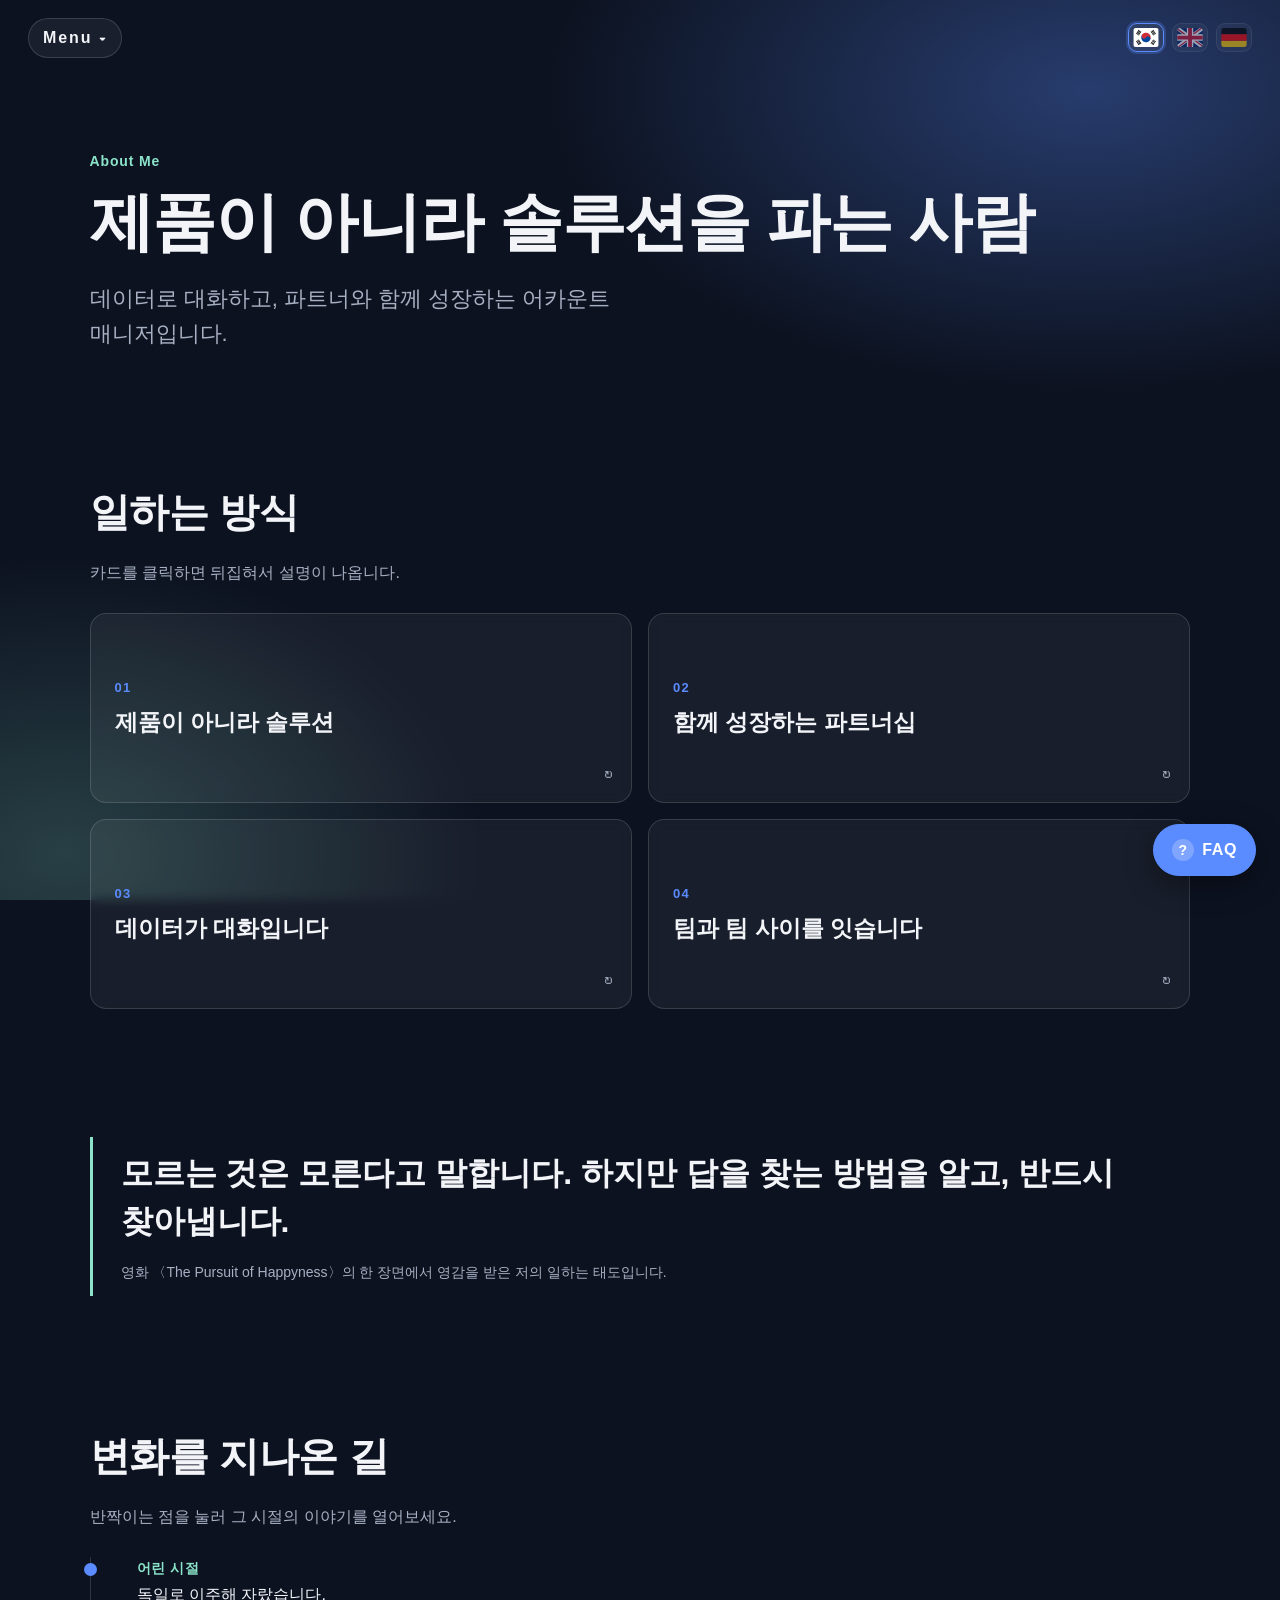
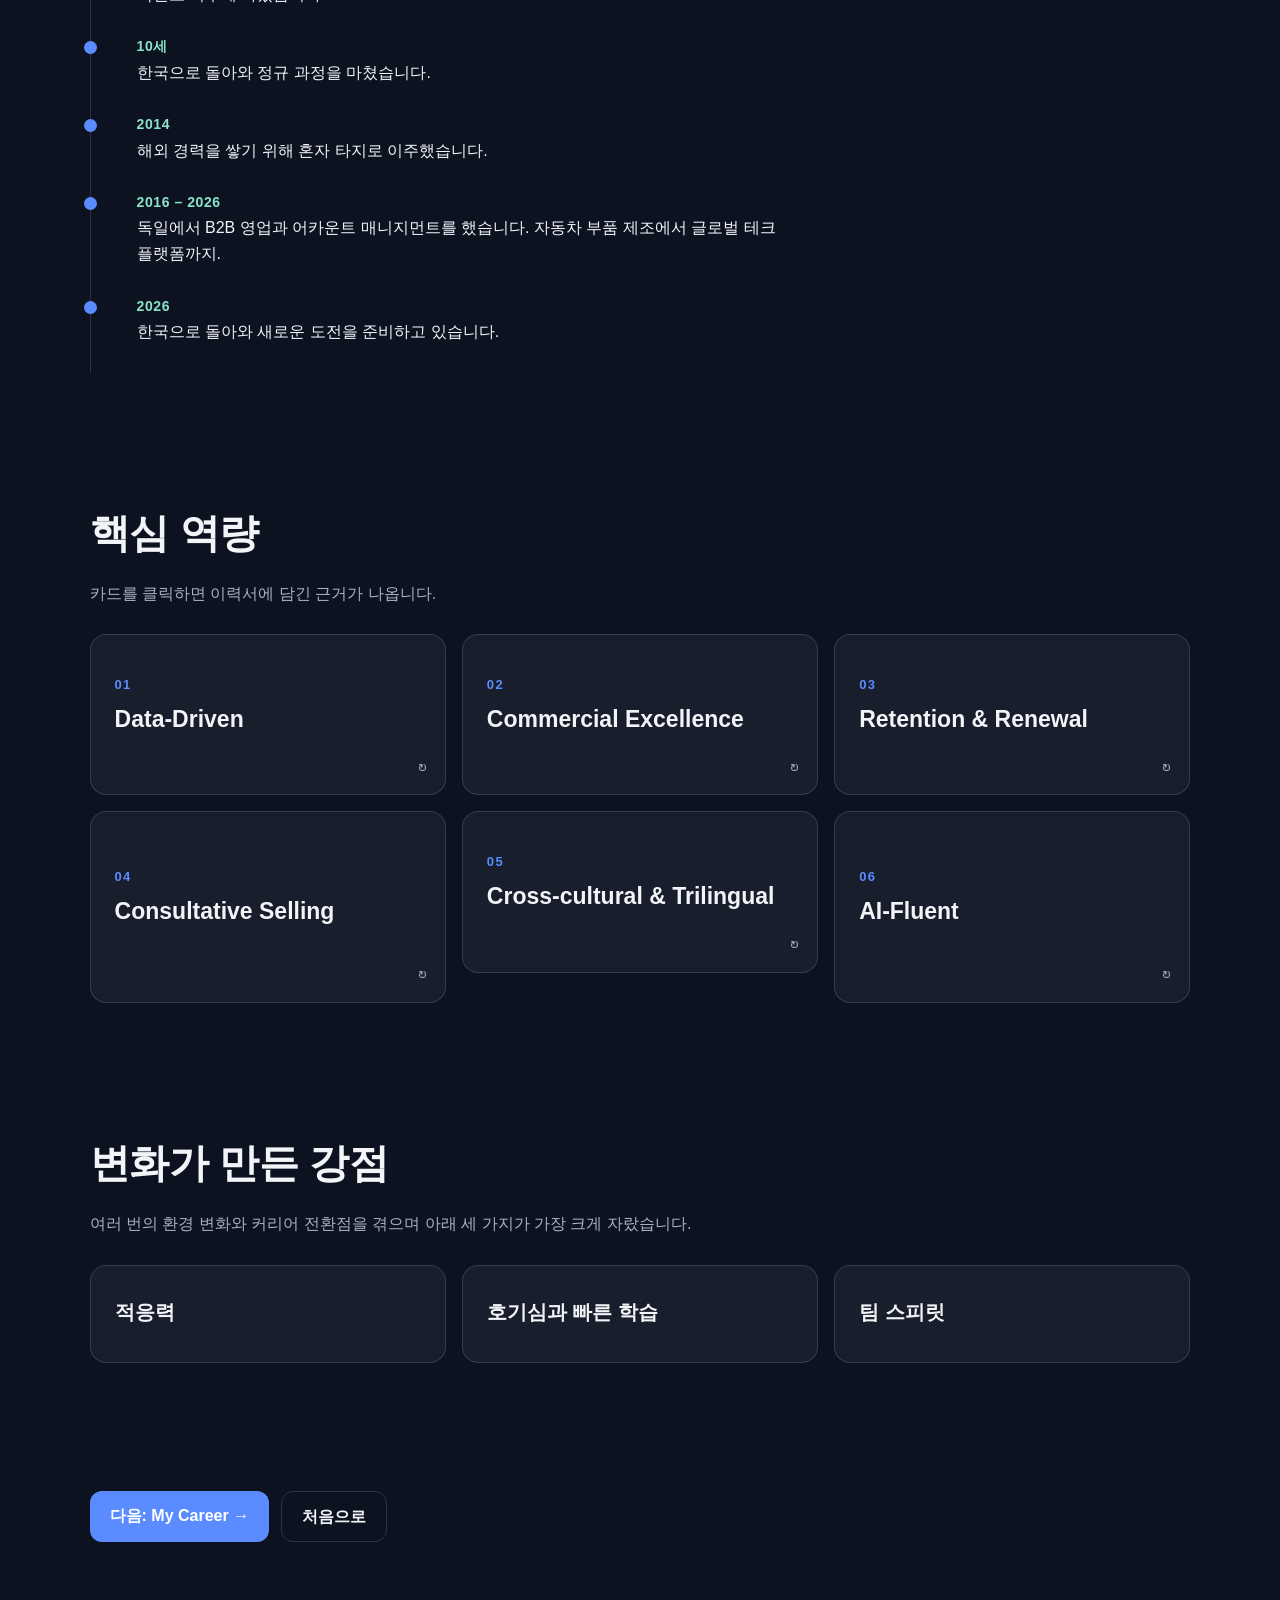
==== about.html @ 21b175c7 "Contact: add email, LinkedIn and GitHub cards; remove phone Co-Authored-By: Claude Sonnet 5.5 <norep" ====
<!doctype html>
<html lang="ko">
<head>
  <meta charset="utf-8">
  <meta name="viewport" content="width=device-width, initial-scale=1">
  <title>About Me | Joon Gul Hong</title>
  <meta name="description" content="Joon Gul Hong - About Me">
  <link rel="stylesheet" href="style.css?v=20">
</head>
<body class="page">
  <header class="top">
    <div class="dropdown" id="menu">
      <button class="brand" id="menu-btn" type="button" aria-haspopup="true" aria-expanded="false" aria-controls="menu-list">
        <span data-ko="Menu" data-en="Menu" data-de="Menü">Menu</span> <span class="caret" aria-hidden="true">▾</span>
      </button>
      <ul class="menu-list" id="menu-list" hidden>
        <li><a href="index.html" data-ko="Home" data-en="Home" data-de="Startseite">Home</a></li>
        <li><a href="about.html" aria-current="page" data-ko="About Me" data-en="About Me" data-de="Über mich">About Me</a></li>
        <li><a href="career.html" data-ko="My Career" data-en="My Career" data-de="Mein Werdegang">My Career</a></li>
        <li><a href="achievements.html" data-ko="My Key Achievement" data-en="My Key Achievement" data-de="Meine wichtigsten Erfolge">My Key Achievement</a></li>
        <li><a href="contact.html" data-ko="Contact" data-en="Contact" data-de="Kontakt">Contact</a></li>
      </ul>
    </div>
    <div class="langs" role="group" aria-label="Language">
      <button type="button" class="flag" data-lang="ko" aria-pressed="true" aria-label="한국어" title="한국어"><img src="images/flags/kr.svg" alt="" width="26" height="19"></button>
      <button type="button" class="flag" data-lang="en" aria-pressed="false" aria-label="English" title="English"><img src="images/flags/gb.svg" alt="" width="26" height="19"></button>
      <button type="button" class="flag" data-lang="de" aria-pressed="false" aria-label="Deutsch" title="Deutsch"><img src="images/flags/de.svg" alt="" width="26" height="19"></button>
    </div>
  </header>

  <div class="hero-bg" aria-hidden="true"></div>

  <main>
    <!-- 1. 소개 -->
    <section class="sec first">
      <p class="eyebrow">About Me</p>
      <h1 data-ko="제품이 아니라 솔루션을 파는 사람" data-en="I sell solutions, not products." data-de="Ich verkaufe Lösungen, keine Produkte.">제품이 아니라 솔루션을 파는 사람</h1>
      <p class="tagline"
         data-ko="데이터로 대화하고, 파트너와 함께 성장하는 어카운트 매니저입니다."
         data-en="An account manager who talks in data and grows together with partners." data-de="Ein Account Manager, der in Daten spricht und gemeinsam mit Partnern wächst.">데이터로 대화하고, 파트너와 함께 성장하는 어카운트 매니저입니다.</p>
    </section>

    <!-- 2. 일하는 방식 -->
    <section class="sec" id="how-i-work">
      <h2 data-ko="일하는 방식" data-en="How I work" data-de="So arbeite ich">일하는 방식</h2>
      <p class="lead2"
         data-ko="카드를 클릭하면 뒤집혀서 설명이 나옵니다."
         data-en="Click a card to flip it and read more." data-de="Klicken Sie auf eine Karte, um sie umzudrehen und mehr zu erfahren.">카드를 클릭하면 뒤집혀서 설명이 나옵니다.</p>
      <div class="flip-grid">
        <button class="flip" type="button" aria-pressed="false">
          <span class="flip-inner">
            <span class="face front">
              <span class="num">01</span>
              <strong class="ft" data-ko="제품이 아니라 솔루션" data-en="Solutions, not products" data-de="Lösungen statt Produkte">제품이 아니라 솔루션</strong>
              <span class="hint" aria-hidden="true">↻</span>
            </span>
            <span class="face back">
              <span class="fb" data-ko="고객의 문제에서 출발해, 필요한 것을 함께 설계합니다."
                    data-en="I start from the customer's problem and design what they need together." data-de="Ich gehe vom Problem des Kunden aus und entwickle gemeinsam mit ihm, was er braucht.">고객의 문제에서 출발해, 필요한 것을 함께 설계합니다.</span>
            </span>
          </span>
        </button>
        <button class="flip" type="button" aria-pressed="false">
          <span class="flip-inner">
            <span class="face front">
              <span class="num">02</span>
              <strong class="ft" data-ko="함께 성장하는 파트너십" data-en="Growing together" data-de="Gemeinsam wachsen">함께 성장하는 파트너십</strong>
              <span class="hint" aria-hidden="true">↻</span>
            </span>
            <span class="face back">
              <span class="fb" data-ko="파트너의 성장이 회사의 수익으로 이어지도록 만듭니다."
                    data-en="I turn partner growth into company revenue, so both sides grow." data-de="Ich übersetze das Wachstum meiner Partner in Umsatz für das Unternehmen, sodass beide Seiten wachsen.">파트너의 성장이 회사의 수익으로 이어지도록 만듭니다.</span>
            </span>
          </span>
        </button>
        <button class="flip" type="button" aria-pressed="false">
          <span class="flip-inner">
            <span class="face front">
              <span class="num">03</span>
              <strong class="ft" data-ko="데이터가 대화입니다" data-en="Data is the conversation" data-de="Daten sind das Gespräch">데이터가 대화입니다</strong>
              <span class="hint" aria-hidden="true">↻</span>
            </span>
            <span class="face back">
              <span class="fb" data-ko="데이터로 대화하고, 데이터로 결정합니다."
                    data-en="I talk in data and decide with data." data-de="Ich spreche in Daten und entscheide auf Basis von Daten.">데이터로 대화하고, 데이터로 결정합니다.</span>
            </span>
          </span>
        </button>
        <button class="flip" type="button" aria-pressed="false">
          <span class="flip-inner">
            <span class="face front">
              <span class="num">04</span>
              <strong class="ft" data-ko="팀과 팀 사이를 잇습니다" data-en="Connecting teams" data-de="Teams verbinden">팀과 팀 사이를 잇습니다</strong>
              <span class="hint" aria-hidden="true">↻</span>
            </span>
            <span class="face back">
              <span class="fb" data-ko="부서 사이를 연결해 일이 막히지 않게 하고, 절차를 단순하게 만듭니다."
                    data-en="I connect teams so work doesn't stall, and I simplify processes." data-de="Ich verbinde Teams, damit die Arbeit nicht ins Stocken gerät, und vereinfache Prozesse.">부서 사이를 연결해 일이 막히지 않게 하고, 절차를 단순하게 만듭니다.</span>
            </span>
          </span>
        </button>
      </div>
    </section>

    <!-- 3. 일하는 태도 -->
    <section class="sec">
      <blockquote class="quote">
        <p data-ko="모르는 것은 모른다고 말합니다. 하지만 답을 찾는 방법을 알고, 반드시 찾아냅니다."
           data-en="If I don't know something, I'll say so. But I know how to find the answer, and I will." data-de="Wenn ich etwas nicht weiß, sage ich es. Aber ich weiß, wie ich die Antwort finde, und ich werde sie finden.">모르는 것은 모른다고 말합니다. 하지만 답을 찾는 방법을 알고, 반드시 찾아냅니다.</p>
        <cite data-ko="영화 〈The Pursuit of Happyness〉의 한 장면에서 영감을 받은 저의 일하는 태도입니다."
              data-en="My working attitude, inspired by a scene from the film The Pursuit of Happyness." data-de="Meine Arbeitshaltung, inspiriert von einer Szene aus dem Film „The Pursuit of Happyness“.">영화 〈The Pursuit of Happyness〉의 한 장면에서 영감을 받은 저의 일하는 태도입니다.</cite>
      </blockquote>
    </section>

    <!-- 4. 여정 -->
    <section class="sec" id="journey">
      <h2 data-ko="변화를 지나온 길" data-en="My journey" data-de="Mein Weg">변화를 지나온 길</h2>
      <p class="lead2" data-ko="반짝이는 점을 눌러 그 시절의 이야기를 열어보세요." data-en="Click a glowing dot to open the story behind it." data-de="Klicken Sie auf einen leuchtenden Punkt, um die Geschichte dahinter zu öffnen.">반짝이는 점을 눌러 그 시절의 이야기를 열어보세요.</p>
      <ol class="journey">
        <li class="jitem" data-img="images/childhood.jpg" data-pos="50% 52%">
          <button class="jbtn" type="button" aria-haspopup="dialog">
            <span class="dot" aria-hidden="true"></span>
            <span class="when" data-ko="어린 시절" data-en="Childhood" data-de="Kindheit">어린 시절</span>
            <span class="jtext" data-ko="독일로 이주해 자랐습니다." data-en="Moved to Germany and grew up there." data-de="Nach Deutschland gezogen und dort aufgewachsen.">독일로 이주해 자랐습니다.</span>
          </button>
          <div class="jdetail" hidden>
            <h3 class="d-title" data-ko="낯선 땅에서 배운 유연함" data-en="Flexibility, learned in an unfamiliar land" data-de="Flexibilität, gelernt in einem fremden Land">낯선 땅에서 배운 유연함</h3>
            <p class="d-lead" data-ko="제 첫 번째 글로벌 경험은 일터가 아니라 교실이었습니다." data-en="My first global experience was not a workplace, but a classroom." data-de="Meine erste globale Erfahrung war kein Arbeitsplatz, sondern ein Klassenzimmer.">제 첫 번째 글로벌 경험은 일터가 아니라 교실이었습니다.</p>
            <p class="d-story" data-ko="어린 나이에 낯선 해외로 이주해 유치원과 초등학교에서 독일 교육 과정을 경험했습니다. 그 시간은 유연함과 공감 능력을 길러주었고, 독일어를 자연스럽게 익혀 훗날 독일에서 커리어를 쌓을 수 있는 밑바탕이 되었습니다."
               data-en="I moved to an unfamiliar country at a young age and went through German kindergarten and elementary school. Those years built my flexibility and empathy, and gave me the German that later made a career in Germany possible." data-de="Schon als Kind zog ich in ein fremdes Land und durchlief dort Kindergarten und Grundschule nach deutschem Bildungssystem. Diese Jahre haben meine Flexibilität und Empathie geprägt und mir die deutsche Sprache gegeben, die später meine Karriere in Deutschland möglich machte.">어린 나이에 낯선 해외로 이주해 유치원과 초등학교에서 독일 교육 과정을 경험했습니다. 그 시간은 유연함과 공감 능력을 길러주었고, 독일어를 자연스럽게 익혀 훗날 독일에서 커리어를 쌓을 수 있는 밑바탕이 되었습니다.</p>
            <span class="d-label" data-ko="이 경험이 키운 것" data-en="What it built" data-de="Was diese Erfahrung geprägt hat">이 경험이 키운 것</span>
            <ul class="d-built">
              <li data-ko="유연함" data-en="Flexibility" data-de="Flexibilität">유연함</li>
              <li data-ko="공감 능력" data-en="Empathy" data-de="Empathie">공감 능력</li>
              <li data-ko="독일어" data-en="German" data-de="Deutsch">독일어</li>
            </ul>
          </div>
        </li>

        <li class="jitem" data-img="images/age10.jpg" data-pos="50% 75%">
          <button class="jbtn" type="button" aria-haspopup="dialog">
            <span class="dot" aria-hidden="true"></span>
            <span class="when" data-ko="10세" data-en="Age 10" data-de="Mit 10 Jahren">10세</span>
            <span class="jtext" data-ko="한국으로 돌아와 정규 과정을 마쳤습니다." data-en="Returned to Korea and completed my formal education." data-de="Zurück nach Korea gekehrt und die reguläre Ausbildung abgeschlossen.">한국으로 돌아와 정규 과정을 마쳤습니다.</span>
          </button>
          <div class="jdetail" hidden>
            <h3 class="d-title" data-ko="돌아온 곳에서 다시 시작" data-en="Starting over, back home" data-de="Neuanfang in der Heimat">돌아온 곳에서 다시 시작</h3>
            <p class="d-lead" data-ko="두 번째 큰 변화 앞에서도 멈추지 않고 다시 적응했습니다." data-en="Facing a second big change, I adapted all over again." data-de="Auch vor dem zweiten großen Wandel bin ich nicht stehen geblieben, sondern habe mich neu angepasst.">두 번째 큰 변화 앞에서도 멈추지 않고 다시 적응했습니다.</p>
            <p class="d-story" data-ko="10세에 한국으로 돌아와 새로운 환경에 다시 적응했고, 대학에서는 신문방송학과 독어독문학을 전공했습니다. 독일어를 놓지 않고 꾸준히 이어간 덕분에 두 언어와 두 문화를 모두 지킬 수 있었습니다."
               data-en="I returned to Korea at ten and adapted to a new environment all over again. At university I majored in Journalism &amp; Mass Communication and German Language &amp; Literature. By never letting go of my German, I kept both languages and both cultures." data-de="Mit zehn kehrte ich nach Korea zurück und passte mich erneut an eine neue Umgebung an. An der Universität studierte ich Journalismus und Massenkommunikation sowie Germanistik. Weil ich mein Deutsch nie losgelassen habe, konnte ich beide Sprachen und beide Kulturen bewahren.">10세에 한국으로 돌아와 새로운 환경에 다시 적응했고, 대학에서는 신문방송학과 독어독문학을 전공했습니다. 독일어를 놓지 않고 꾸준히 이어간 덕분에 두 언어와 두 문화를 모두 지킬 수 있었습니다.</p>
            <span class="d-label" data-ko="이 경험이 키운 것" data-en="What it built" data-de="Was diese Erfahrung geprägt hat">이 경험이 키운 것</span>
            <ul class="d-built">
              <li data-ko="이중 언어" data-en="Bilingual" data-de="Zweisprachigkeit">이중 언어</li>
              <li data-ko="커뮤니케이션" data-en="Communication" data-de="Kommunikation">커뮤니케이션</li>
              <li data-ko="꾸준함" data-en="Consistency" data-de="Beständigkeit">꾸준함</li>
            </ul>
          </div>
        </li>

        <li class="jitem" data-img="images/2014.jpg" data-pos="50% 97%">
          <button class="jbtn" type="button" aria-haspopup="dialog">
            <span class="dot" aria-hidden="true"></span>
            <span class="when">2014</span>
            <span class="jtext" data-ko="해외 경력을 쌓기 위해 혼자 타지로 이주했습니다." data-en="Moved abroad on my own to build an international career." data-de="Allein ins Ausland gezogen, um eine internationale Karriere aufzubauen.">해외 경력을 쌓기 위해 혼자 타지로 이주했습니다.</span>
          </button>
          <div class="jdetail" hidden>
            <h3 class="d-title" data-ko="혼자서 시작한 해외 커리어" data-en="An international career, started alone" data-de="Eine internationale Karriere, allein begonnen">혼자서 시작한 해외 커리어</h3>
            <p class="d-lead" data-ko="혼자 내디딘 첫걸음이 글로벌 커리어의 시작이었습니다." data-en="That first step, taken alone, was the start of my global career." data-de="Dieser erste Schritt, allein gegangen, war der Beginn meiner globalen Karriere.">혼자 내디딘 첫걸음이 글로벌 커리어의 시작이었습니다.</p>
            <p class="d-story" data-ko="해외 경력을 쌓기 위해 혼자 타지로 이주했습니다. 다양한 사람들을 만나고 복잡하게 얽힌 이해관계자들 사이에서 일하며 글로벌 역량을 키웠습니다."
               data-en="I moved abroad on my own to build an international career. Meeting people from many backgrounds and working among complex stakeholders, I grew my global capabilities." data-de="Ich zog allein ins Ausland, um eine internationale Karriere aufzubauen. Im Austausch mit Menschen unterschiedlichster Hintergründe und zwischen komplexen Stakeholdern habe ich meine globalen Fähigkeiten entwickelt.">해외 경력을 쌓기 위해 혼자 타지로 이주했습니다. 다양한 사람들을 만나고 복잡하게 얽힌 이해관계자들 사이에서 일하며 글로벌 역량을 키웠습니다.</p>
            <span class="d-label" data-ko="이 경험이 키운 것" data-en="What it built" data-de="Was diese Erfahrung geprägt hat">이 경험이 키운 것</span>
            <ul class="d-built">
              <li data-ko="글로벌 커뮤니케이션" data-en="Global communication" data-de="Globale Kommunikation">글로벌 커뮤니케이션</li>
              <li data-ko="이해관계자 조율" data-en="Stakeholder alignment" data-de="Stakeholder-Abstimmung">이해관계자 조율</li>
              <li data-ko="독립심" data-en="Independence" data-de="Eigenständigkeit">독립심</li>
            </ul>
          </div>
        </li>

        <li class="jitem" data-img="images/career.jpg" data-pos="12% 50%">
          <button class="jbtn" type="button" aria-haspopup="dialog">
            <span class="dot" aria-hidden="true"></span>
            <span class="when">2016 – 2026</span>
            <span class="jtext" data-ko="독일에서 B2B 영업과 어카운트 매니지먼트를 했습니다. 자동차 부품 제조에서 글로벌 테크 플랫폼까지."
                  data-en="Worked in B2B sales and account management in Germany, from automotive parts manufacturing to a global tech platform." data-de="In Deutschland im B2B-Vertrieb und Account Management tätig, von der Automobilzulieferung bis zu einer globalen Tech-Plattform.">독일에서 B2B 영업과 어카운트 매니지먼트를 했습니다. 자동차 부품 제조에서 글로벌 테크 플랫폼까지.</span>
          </button>
          <div class="jdetail" hidden>
            <h3 class="d-title" data-ko="변화 속에서 성과를 만든 10년" data-en="A decade of building results through change" data-de="Ein Jahrzehnt voller Ergebnisse im Wandel">변화 속에서 성과를 만든 10년</h3>
            <p class="d-lead" data-ko="업종이 바뀌어도 성과를 만드는 방식은 더 단단해졌습니다." data-en="The industry changed, but the way I deliver results only got stronger." data-de="Die Branche hat sich verändert, doch meine Art, Ergebnisse zu liefern, wurde nur stärker.">업종이 바뀌어도 성과를 만드는 방식은 더 단단해졌습니다.</p>
            <p class="d-story" data-ko="자동차 부품 제조에서 글로벌 테크 플랫폼까지. 실패와 변화 속에서도 목표를 향한 끈기를 잃지 않았고, 변화를 받아들이는 겸손함으로 스스로 방향을 개척해 나갔습니다."
               data-en="From automotive parts manufacturing to a global tech platform. Through setbacks and change, I never lost my persistence toward the goal, and with the humility to accept change, I charted my own direction." data-de="Von der Automobilzulieferung bis zu einer globalen Tech-Plattform. Trotz Rückschlägen und Veränderungen habe ich nie die Ausdauer auf dem Weg zum Ziel verloren und mit der Bescheidenheit, Wandel anzunehmen, meine eigene Richtung gefunden.">자동차 부품 제조에서 글로벌 테크 플랫폼까지. 실패와 변화 속에서도 목표를 향한 끈기를 잃지 않았고, 변화를 받아들이는 겸손함으로 스스로 방향을 개척해 나갔습니다.</p>
            <span class="d-label" data-ko="이 경험이 키운 것" data-en="What it built" data-de="Was diese Erfahrung geprägt hat">이 경험이 키운 것</span>
            <ul class="d-built">
              <li data-ko="끈기" data-en="Grit" data-de="Durchhaltevermögen">끈기</li>
              <li data-ko="겸손" data-en="Humility" data-de="Bescheidenheit">겸손</li>
              <li data-ko="추진력" data-en="Drive" data-de="Tatkraft">추진력</li>
            </ul>
          </div>
        </li>

        <li class="jitem" data-img="images/return2026.jpg" data-pos="50% 56%">
          <button class="jbtn" type="button" aria-haspopup="dialog">
            <span class="dot" aria-hidden="true"></span>
            <span class="when">2026</span>
            <span class="jtext" data-ko="한국으로 돌아와 새로운 도전을 준비하고 있습니다." data-en="Back in Korea, preparing for the next challenge." data-de="Zurück in Korea und bereit für die nächste Herausforderung.">한국으로 돌아와 새로운 도전을 준비하고 있습니다.</span>
          </button>
          <div class="jdetail" hidden>
            <h3 class="d-title" data-ko="제2의 도약" data-en="A second leap" data-de="Der zweite Sprung">제2의 도약</h3>
            <p class="d-lead" data-ko="글로벌에서 쌓은 경험을 안고 돌아왔습니다." data-en="I'm back, carrying everything I built abroad." data-de="Ich bin zurück und bringe mit, was ich im Ausland aufgebaut habe.">글로벌에서 쌓은 경험을 안고 돌아왔습니다.</p>
            <p class="d-story" data-ko="2026년 9월 1일, 한국으로 완전히 돌아왔습니다. 가족에 대한 그리움을 안고, 한국 시장에서 제 능력을 펼칠 수 있다는 기대로 두 번째 도약을 시작합니다. 시장은 달라도, 유연하게 적응하고 빠르게 배우는 사람이라는 점은 변하지 않습니다."
               data-en="On September 1, 2026, I came home to Korea for good. Carrying how much I missed my family, and eager to apply my abilities in the Korean market, I'm starting my second leap. The market is different, but I am still someone who adapts flexibly and learns fast." data-de="Am 1. September 2026 bin ich endgültig nach Korea zurückgekehrt. Mit der Sehnsucht nach meiner Familie und der Vorfreude, meine Fähigkeiten auf dem koreanischen Markt einzusetzen, beginne ich meinen zweiten Sprung. Der Markt ist ein anderer, aber ich bin weiterhin jemand, der sich flexibel anpasst und schnell lernt.">2026년 9월 1일, 한국으로 완전히 돌아왔습니다. 가족에 대한 그리움을 안고, 한국 시장에서 제 능력을 펼칠 수 있다는 기대로 두 번째 도약을 시작합니다. 시장은 달라도, 유연하게 적응하고 빠르게 배우는 사람이라는 점은 변하지 않습니다.</p>
            <span class="d-label" data-ko="이 경험이 키운 것" data-en="What it built" data-de="Was diese Erfahrung geprägt hat">이 경험이 키운 것</span>
            <ul class="d-built">
              <li data-ko="적응력" data-en="Adaptability" data-de="Anpassungsfähigkeit">적응력</li>
              <li data-ko="빠른 학습" data-en="Fast learning" data-de="Schnelles Lernen">빠른 학습</li>
              <li data-ko="새로운 도전" data-en="New challenge" data-de="Neue Herausforderung">새로운 도전</li>
            </ul>
          </div>
        </li>
      </ol>
    </section>

    <!-- 4-2. 핵심 역량 -->
    <section class="sec" id="competencies">
      <h2 data-ko="핵심 역량" data-en="Core competencies" data-de="Kernkompetenzen">핵심 역량</h2>
      <p class="lead2"
         data-ko="카드를 클릭하면 이력서에 담긴 근거가 나옵니다."
         data-en="Click a card to see the evidence behind it."
         data-de="Klicken Sie auf eine Karte, um die Belege dahinter zu sehen.">카드를 클릭하면 이력서에 담긴 근거가 나옵니다.</p>
      <div class="flip-grid g3">
        <button class="flip tall cf" type="button" aria-pressed="false">
          <span class="flip-inner">
            <span class="face front">
              <span class="num">01</span>
              <strong class="ft" data-ko="Data-Driven" data-en="Data-Driven" data-de="Datengetrieben">Data-Driven</strong>
              <span class="hint" aria-hidden="true">↻</span>
            </span>
            <span class="face back">
              <span class="fb" data-ko="SQL·BigQuery·Tableau로 계정 상태와 전환 퍼널을 분석하고, 그 데이터로 분기 리뷰를 설계합니다."
                    data-en="I analyze account health and conversion funnels with SQL, BigQuery and Tableau, and build quarterly reviews on that data."
                    data-de="Ich analysiere mit SQL, BigQuery und Tableau den Zustand von Accounts und Conversion-Funnels und gestalte darauf meine Quartalsreviews.">SQL·BigQuery·Tableau로 계정 상태와 전환 퍼널을 분석하고, 그 데이터로 분기 리뷰를 설계합니다.</span>
            </span>
          </span>
        </button>
        <button class="flip tall cf" type="button" aria-pressed="false">
          <span class="flip-inner">
            <span class="face front">
              <span class="num">02</span>
              <strong class="ft" data-ko="Commercial Excellence" data-en="Commercial Excellence" data-de="Commercial Excellence">Commercial Excellence</strong>
              <span class="hint" aria-hidden="true">↻</span>
            </span>
            <span class="face back">
              <span class="fb" data-ko="2026년 1분기 목표 120% 달성, 독일 Top 5 AM. 스폰서드 광고 채택률을 30%에서 57.4%로 끌어올렸습니다."
                    data-en="120% of my Q1 2026 target and Top 5 AM in Germany. I raised Sponsored Ads adoption from 30% to 57.4%."
                    data-de="120 % des Ziels im ersten Quartal 2026 und Top 5 der Account Manager in Deutschland. Die Verbreitung von Sponsored Ads habe ich von 30 % auf 57,4 % gesteigert.">2026년 1분기 목표 120% 달성, 독일 Top 5 AM. 스폰서드 광고 채택률을 30%에서 57.4%로 끌어올렸습니다.</span>
            </span>
          </span>
        </button>
        <button class="flip tall cf" type="button" aria-pressed="false">
          <span class="flip-inner">
            <span class="face front">
              <span class="num">03</span>
              <strong class="ft" data-ko="Retention &amp; Renewal" data-en="Retention &amp; Renewal" data-de="Kundenbindung &amp; Verlängerung">Retention &amp; Renewal</strong>
              <span class="hint" aria-hidden="true">↻</span>
            </span>
            <span class="face back">
              <span class="fb" data-ko="150개 이상의 전략 계정에서 이탈률 1.7%를 유지했습니다. 전국 평균은 4.6%입니다."
                    data-en="I held churn at 1.7% across 150+ strategic accounts, against a national average of 4.6%."
                    data-de="Bei über 150 strategischen Accounts habe ich die Abwanderungsquote bei 1,7 % gehalten (nationaler Durchschnitt: 4,6 %).">150개 이상의 전략 계정에서 이탈률 1.7%를 유지했습니다. 전국 평균은 4.6%입니다.</span>
            </span>
          </span>
        </button>
        <button class="flip tall cf" type="button" aria-pressed="false">
          <span class="flip-inner">
            <span class="face front">
              <span class="num">04</span>
              <strong class="ft" data-ko="Consultative Selling" data-en="Consultative Selling" data-de="Beratender Vertrieb">Consultative Selling</strong>
              <span class="hint" aria-hidden="true">↻</span>
            </span>
            <span class="face back">
              <span class="fb" data-ko="임원급 의사결정자와 신뢰를 쌓고, 파트너의 비즈니스 우선순위에 맞춰 제안하는 트러스티드 어드바이저입니다."
                    data-en="As a trusted advisor, I build executive-level relationships and tailor recommendations to each partner's business priorities."
                    data-de="Als Trusted Advisor baue ich Beziehungen auf Führungsebene auf und richte meine Empfehlungen an den Geschäftsprioritäten der Partner aus.">임원급 의사결정자와 신뢰를 쌓고, 파트너의 비즈니스 우선순위에 맞춰 제안하는 트러스티드 어드바이저입니다.</span>
            </span>
          </span>
        </button>
        <button class="flip tall cf" type="button" aria-pressed="false">
          <span class="flip-inner">
            <span class="face front">
              <span class="num">05</span>
              <strong class="ft" data-ko="Cross-cultural &amp; Trilingual" data-en="Cross-cultural &amp; Trilingual" data-de="Interkulturell &amp; dreisprachig">Cross-cultural &amp; Trilingual</strong>
              <span class="hint" aria-hidden="true">↻</span>
            </span>
            <span class="face back">
              <span class="fb" data-ko="한국어와 독일어는 유창하고 영어는 상급입니다. 독일·슬로바키아·한국 본사 사이의 소통을 이끌었습니다."
                    data-en="Fluent in Korean and German, highly proficient in English. I led communication between Germany, Slovakia and the Korean HQ."
                    data-de="Fließend in Koreanisch und Deutsch, sehr gut in Englisch. Ich habe die Kommunikation zwischen Deutschland, der Slowakei und der koreanischen Zentrale getragen.">한국어와 독일어는 유창하고 영어는 상급입니다. 독일·슬로바키아·한국 본사 사이의 소통을 이끌었습니다.</span>
            </span>
          </span>
        </button>
        <button class="flip tall cf" type="button" aria-pressed="false">
          <span class="flip-inner">
            <span class="face front">
              <span class="num">06</span>
              <strong class="ft" data-ko="AI-Fluent" data-en="AI-Fluent" data-de="KI-versiert">AI-Fluent</strong>
              <span class="hint" aria-hidden="true">↻</span>
            </span>
            <span class="face back">
              <span class="fb" data-ko="생성형 AI를 영업 파이프라인 자동화와 데이터 요약에 활용하고, 이 포트폴리오도 AI와 함께 만들었습니다."
                    data-en="I use generative AI for sales pipeline automation and data summarization, and I built this portfolio together with AI."
                    data-de="Ich nutze generative KI für die Automatisierung der Vertriebspipeline und die Zusammenfassung von Daten und habe dieses Portfolio gemeinsam mit KI erstellt.">생성형 AI를 영업 파이프라인 자동화와 데이터 요약에 활용하고, 이 포트폴리오도 AI와 함께 만들었습니다.</span>
            </span>
          </span>
        </button>
      </div>
    </section>

    <!-- 5. 강점 -->
    <section class="sec" id="strengths">
      <h2 data-ko="변화가 만든 강점" data-en="Strengths shaped by change" data-de="Stärken, die der Wandel geformt hat">변화가 만든 강점</h2>
      <p class="lead2"
         data-ko="여러 번의 환경 변화와 커리어 전환점을 겪으며 아래 세 가지가 가장 크게 자랐습니다."
         data-en="Through many changes of environment and career turning points, these three strengths grew the most." data-de="Durch viele Wechsel der Umgebung und berufliche Wendepunkte sind diese drei Stärken am meisten gewachsen.">여러 번의 환경 변화와 커리어 전환점을 겪으며 아래 세 가지가 가장 크게 자랐습니다.</p>
      <div class="cards3">
        <article class="card">
          <h3 data-ko="적응력" data-en="Adaptability" data-de="Anpassungsfähigkeit">적응력</h3>
        </article>
        <article class="card">
          <h3 data-ko="호기심과 빠른 학습" data-en="Curiosity &amp; fast learning" data-de="Neugier und schnelles Lernen">호기심과 빠른 학습</h3>
        </article>
        <article class="card">
          <h3 data-ko="팀 스피릿" data-en="Team spirit" data-de="Teamgeist">팀 스피릿</h3>
        </article>
      </div>
    </section>

    <!-- 6. 다음 페이지 -->
    <section class="sec last">
      <div class="next-row">
        <a class="btn" href="career.html" data-ko="다음: My Career →" data-en="Next: My Career →" data-de="Weiter: Mein Werdegang →">다음: My Career →</a>
        <a class="btn ghost" href="index.html" data-ko="처음으로" data-en="Back to Home" data-de="Zur Startseite">처음으로</a>
      </div>
    </section>
  </main>

  <dialog class="jdialog" id="jdialog">
    <button class="jclose" id="jclose" type="button" aria-label="닫기 (Close)">✕</button>
    <div class="jd-grid">
      <div class="jd-photo" id="jd-photo"><img id="jd-img" alt=""></div>
      <div class="jd-body" id="jd-body"></div>
    </div>
  </dialog>

  <script src="script.js?v=16"></script>
  <script src="faq.js?v=3"></script>
</body>
</html>
---- style.css ----
/* ===== 색상 (여기 값만 바꾸면 전체 분위기가 바뀝니다) ===== */
:root{
  --bg:#0c1220;
  --fg:#f2f4f8;
  --muted:#a7b0c2;
  --line:rgba(255,255,255,.14);
  --accent:#5b8cff;
  --accent2:#8be3c9;
}

*{box-sizing:border-box}
html,body{height:100%}
body{
  margin:0;background:var(--bg);color:var(--fg);
  font:16px/1.6 -apple-system,BlinkMacSystemFont,"Pretendard","Apple SD Gothic Neo","Noto Sans KR","Segoe UI",sans-serif;
}
a{color:inherit;text-decoration:none}
/* 한국어가 단어 중간에서 줄바꿈되지 않게 */
body{word-break:keep-all;overflow-wrap:break-word}

/* 상단 바 */
.top{
  position:fixed;top:0;left:0;right:0;z-index:5;
  display:flex;justify-content:space-between;align-items:center;
  padding:18px 28px;
}
/* JGH 드롭다운 메뉴 */
.dropdown{position:relative}
.brand{
  font:inherit;font-weight:800;letter-spacing:.12em;color:var(--fg);
  background:rgba(255,255,255,.06);border:1px solid var(--line);
  border-radius:999px;padding:6px 14px;cursor:pointer;
}
.brand:hover,.brand[aria-expanded="true"]{background:rgba(255,255,255,.14)}
.caret{display:inline-block;font-size:.8em;transition:transform .2s}
.brand[aria-expanded="true"] .caret{transform:rotate(180deg)}
.menu-list{
  position:absolute;top:calc(100% + 8px);left:0;min-width:220px;
  margin:0;padding:8px;list-style:none;
  background:rgba(18,24,40,.96);backdrop-filter:blur(8px);
  border:1px solid var(--line);border-radius:14px;
  box-shadow:0 12px 32px rgba(0,0,0,.4);
}
.menu-list[hidden]{display:none}
.menu-list a{display:block;padding:10px 14px;border-radius:10px;font-size:15px}
.menu-list a:hover,.menu-list a:focus-visible{background:rgba(91,140,255,.18);outline:none}
/* 언어 선택: 국기 버튼 3개 */
.langs{display:flex;gap:8px}
.flag{
  padding:4px;border:1px solid var(--line);background:rgba(255,255,255,.06);
  border-radius:9px;cursor:pointer;line-height:0;opacity:.55;
  transition:opacity .2s,border-color .2s,transform .2s;
}
.flag img{display:block;border-radius:3px}
.flag:hover{opacity:1;transform:translateY(-1px)}
.flag[aria-pressed="true"]{opacity:1;border-color:var(--accent);box-shadow:0 0 0 2px rgba(91,140,255,.25)}
.flag:focus-visible{outline:2px solid var(--accent);outline-offset:2px}

/* 슬라이드 한 장 = 화면 한 장 */
.slide{
  position:relative;min-height:100vh;overflow:hidden;
  display:flex;flex-direction:column;justify-content:center;gap:48px;
  padding:110px 8vw 60px;
}
.hero-bg{
  position:absolute;inset:0;z-index:0;
  background:
    radial-gradient(900px 500px at 85% 10%, rgba(91,140,255,.35), transparent 60%),
    radial-gradient(700px 500px at 5% 95%, rgba(139,227,201,.22), transparent 60%),
    var(--bg);
  /* 사진을 넣을 때는 아래 줄의 주석을 풀고 파일명을 바꾸세요
  background-image:linear-gradient(rgba(12,18,32,.72),rgba(12,18,32,.88)), url("images/hero.jpg");
  background-size:cover;background-position:center; */
}
.intro,.menu{position:relative;z-index:1}

.eyebrow{color:var(--accent2);font-weight:600;letter-spacing:.06em;margin:0 0 12px;font-size:14px}
h1{font-size:clamp(40px,8vw,88px);line-height:1.05;margin:0 0 20px;letter-spacing:-.02em}
h1 span{display:block;font-size:.38em;font-weight:500;color:var(--muted);margin-top:10px;letter-spacing:0}
.tagline{font-size:clamp(17px,2.2vw,22px);color:var(--muted);max-width:640px;margin:0}

/* 4개 메뉴 타일 */
.menu{display:grid;grid-template-columns:repeat(auto-fit,minmax(200px,1fr));gap:16px;max-width:1000px}
.tile{
  display:flex;flex-direction:column;gap:4px;
  padding:20px;border:1px solid var(--line);border-radius:16px;
  background:rgba(255,255,255,.05);backdrop-filter:blur(6px);
  transition:transform .2s, border-color .2s, background .2s;
}
.tile:hover{transform:translateY(-4px);border-color:var(--accent);background:rgba(91,140,255,.12)}
.tile .num{color:var(--accent);font-weight:700;font-size:13px;letter-spacing:.1em}
.tile strong{font-size:19px}
.tile small{color:var(--muted);font-size:14px}

/* 현재 보고 있는 페이지 표시 */
.menu-list a[aria-current="page"]{color:var(--accent2);font-weight:600}

/* ===== 서브페이지 공통 ===== */
.page{scroll-snap-type:y proximity}
.page .hero-bg{position:fixed}
.page h1{font-size:clamp(32px,6vw,64px);line-height:1.2}
.sec{
  position:relative;z-index:1;max-width:1560px;margin:0 auto;
  padding:64px clamp(24px,7vw,120px);scroll-snap-align:start;
}
.sec.first{padding-top:150px}
.sec.last{padding-bottom:120px}
.sec h2{font-size:clamp(26px,4vw,40px);margin:0 0 28px;letter-spacing:-.01em}
.lead2{color:var(--muted);margin:-12px 0 28px;max-width:640px}

.cards3{display:grid;grid-template-columns:repeat(auto-fit,minmax(240px,1fr));gap:16px}
.card{
  padding:24px;border:1px solid var(--line);border-radius:16px;
  background:rgba(255,255,255,.05);backdrop-filter:blur(6px);
}
.card .num{color:var(--accent);font-weight:700;font-size:13px;letter-spacing:.1em}
.card h3{margin:6px 0 10px;font-size:20px}
.card p{margin:0;color:var(--muted);font-size:15px}

/* ===== 뒤집히는 카드 (클릭하면 회전) ===== */
.flip-grid{display:grid;grid-template-columns:repeat(2,1fr);gap:16px}
.flip{
  perspective:1000px;width:100%;height:190px;padding:0;border:0;
  background:none;color:inherit;font:inherit;text-align:left;cursor:pointer;
  -webkit-tap-highlight-color:transparent;
}
.flip-inner{
  position:relative;display:block;width:100%;height:100%;
  transition:transform .6s cubic-bezier(.4,.2,.2,1);transform-style:preserve-3d;
}
.flip[aria-pressed="true"] .flip-inner{transform:rotateY(180deg)}
.flip.tall{height:240px}
.flip:focus-visible{outline:2px solid var(--accent);outline-offset:4px;border-radius:18px}
.face{
  position:absolute;inset:0;display:flex;flex-direction:column;justify-content:center;gap:8px;
  padding:24px;border:1px solid var(--line);border-radius:16px;
  background:rgba(255,255,255,.05);backdrop-filter:blur(6px);
  backface-visibility:hidden;-webkit-backface-visibility:hidden;
}
.face .num{color:var(--accent);font-weight:700;font-size:13px;letter-spacing:.1em}
.face .ft{font-size:clamp(19px,2.4vw,23px);line-height:1.35}
.face .hint{position:absolute;right:18px;bottom:14px;color:var(--muted);font-size:18px}
.flip:hover .front{border-color:var(--accent);background:rgba(91,140,255,.12)}
.face.back{
  transform:rotateY(180deg);border-color:var(--accent2);
  background:rgba(139,227,201,.1);
}
.face .fb{font-size:clamp(16px,2vw,19px);line-height:1.6}
@media (prefers-reduced-motion:reduce){.flip-inner{transition:none}}

.quote{
  margin:0;padding:12px 0 12px 28px;border-left:3px solid var(--accent2);
}
.quote p{margin:0 0 16px;font-size:clamp(21px,3.2vw,32px);line-height:1.5;font-weight:600}
.quote cite{display:block;font-style:normal;color:var(--muted);font-size:14px}

.journey{list-style:none;margin:0;padding:0 0 0 22px;border-left:1px solid var(--line)}
.journey li{position:relative;padding:0 0 28px 24px}
/* 반짝이는 도트: 클릭하면 팝업이 열립니다 */
.jbtn{
  display:block;width:100%;padding:0;border:0;background:none;color:inherit;
  font:inherit;text-align:left;cursor:pointer;-webkit-tap-highlight-color:transparent;
}
.jbtn:focus-visible{outline:2px solid var(--accent);outline-offset:6px;border-radius:8px}
.journey .dot{
  position:absolute;left:-29px;top:6px;width:13px;height:13px;border-radius:50%;
  background:var(--accent);animation:twinkle 2.2s ease-in-out infinite;
}
.journey li:nth-child(2) .dot{animation-delay:.4s}
.journey li:nth-child(3) .dot{animation-delay:.8s}
.journey li:nth-child(4) .dot{animation-delay:1.2s}
.journey li:nth-child(5) .dot{animation-delay:1.6s}
@keyframes twinkle{
  0%{box-shadow:0 0 0 0 rgba(91,140,255,.7);filter:brightness(1)}
  45%{filter:brightness(1.6)}
  75%{box-shadow:0 0 0 13px rgba(91,140,255,0)}
  100%{box-shadow:0 0 0 0 rgba(91,140,255,0);filter:brightness(1)}
}
.jbtn:hover .dot{background:var(--accent2)}
.jbtn:hover .jtext{color:var(--accent2)}
@media (prefers-reduced-motion:reduce){
  .journey .dot{animation:none;box-shadow:0 0 0 4px rgba(91,140,255,.25)}
  .jdialog[open]{animation:none}
}

/* 팝업 (사진 + 설명) */
.jdialog{
  padding:0;border:1px solid var(--line);border-radius:20px;
  background:#111827;color:var(--fg);width:min(92vw,900px);max-height:90vh;
  overflow:auto;box-shadow:0 24px 80px rgba(0,0,0,.6);
}
.jdialog::backdrop{background:rgba(4,7,14,.72);backdrop-filter:blur(4px)}
.jdialog[open]{animation:jpop .28s ease-out}
@keyframes jpop{from{opacity:0;transform:translateY(12px) scale(.98)}to{opacity:1;transform:none}}
html:has(dialog[open]){overflow:hidden}
.jclose{
  position:absolute;top:12px;right:12px;z-index:2;width:38px;height:38px;
  border-radius:50%;border:1px solid var(--line);background:rgba(10,14,26,.7);
  color:var(--fg);font-size:16px;cursor:pointer;
}
.jclose:hover{background:rgba(255,255,255,.16)}
.jd-grid{display:grid;grid-template-columns:1fr}
.jd-photo{
  position:relative;height:250px;
  background:linear-gradient(135deg,#1c2a4a,#0e1424 60%,#1f3b37);
}
.jd-photo img{position:absolute;inset:0;width:100%;height:100%;object-fit:cover;display:block}
.jd-photo.noimg img{display:none}
.jd-body{padding:28px 26px 30px}
.d-title{margin:0 0 8px;font-size:clamp(22px,3vw,28px);line-height:1.3}
.d-lead{margin:0 0 16px;color:var(--accent2);font-weight:600}
.d-story{margin:0 0 22px;line-height:1.8}
.d-label{display:block;margin:0 0 8px;color:var(--muted);font-size:13px;letter-spacing:.04em}
.d-built{list-style:none;margin:0;padding:0;display:flex;flex-wrap:wrap;gap:8px}
.d-built li{
  border:1px solid var(--line);background:rgba(255,255,255,.06);
  border-radius:999px;padding:4px 12px;font-size:14px;
}
@media(min-width:760px){
  .jd-grid{grid-template-columns:1fr 1.15fr}
  .jd-photo{height:auto;min-height:480px}
  .jd-body{padding:44px 36px 40px;align-self:center}
}
.journey .when{display:block;color:var(--accent2);font-weight:700;font-size:14px;letter-spacing:.04em}
.jtext{display:block;margin:2px 0 0;max-width:640px;transition:color .2s}

.next-row{display:flex;gap:12px;flex-wrap:wrap}
.btn{
  display:inline-block;padding:12px 20px;border-radius:12px;font-weight:600;
  background:var(--accent);color:#fff;transition:filter .2s;
}
.btn:hover{filter:brightness(1.12)}
.btn.ghost{background:transparent;color:var(--fg);border:1px solid var(--line)}

/* ===== My Career: 내용 길이에 맞춰 높이가 자동으로 정해지는 카드 ===== */
.flip.cf,.flip.tall.cf{height:auto;display:flex}
.cf .flip-inner{display:grid;height:auto;flex:1}
.cf .face{position:relative;inset:auto;grid-area:1/1;justify-content:flex-start;padding:24px 24px 44px}
.cf .face.front{justify-content:center}
.cf .role{color:var(--accent2);font-size:15px;font-weight:600}
.cf .fi{color:var(--muted);font-size:15px;line-height:1.55}
.cf .fl{display:block;position:relative;padding-left:16px;font-size:15px;line-height:1.6}
.cf .fl::before{content:"•";position:absolute;left:0;color:var(--accent2)}
.cf .face.back{justify-content:center;gap:10px}
.sub{font-size:clamp(20px,2.6vw,26px);margin:56px 0 18px}
.lead2.tight{margin-top:-6px}
.flip-grid.g3{grid-template-columns:repeat(auto-fit,minmax(280px,1fr))}
.stats{display:grid;grid-template-columns:repeat(auto-fit,minmax(min(100%,240px),1fr));gap:16px}
.stat{padding:22px;border:1px solid var(--line);border-radius:16px;background:rgba(255,255,255,.05);backdrop-filter:blur(6px)}
.stat .big{display:block;font-size:clamp(30px,4vw,42px);font-weight:800;color:var(--accent2);letter-spacing:-.02em;line-height:1.1}
.stat .slbl{display:block;margin-top:8px;color:var(--muted);font-size:15px;line-height:1.5}
.ujourney{list-style:none;margin:0;padding:0 0 0 22px;border-left:2px solid var(--line)}
.ustep{position:relative;padding:0 0 22px 22px}
.ustep:last-child{padding-bottom:0}
.ustep::before{content:"";position:absolute;left:-30px;top:6px;width:12px;height:12px;border-radius:50%;background:var(--accent);box-shadow:0 0 0 4px rgba(91,140,255,.2)}
.ustep .when{display:block;color:var(--accent2);font-weight:700;font-size:14px;letter-spacing:.04em}
.utext{display:block;max-width:640px}

/* 경력 사이의 이야기(공백기) */
.interlude{position:relative;padding:24px 24px 24px 28px;border:1px dashed var(--accent);border-radius:16px;background:rgba(91,140,255,.07)}
.flip-grid > .interlude{grid-column:1/-1}
.interlude .eyebrow{margin:0 0 6px}
.interlude h3{margin:0 0 8px;font-size:clamp(20px,2.6vw,26px)}
.interlude .ilead{margin:0 0 14px;color:var(--fg);max-width:720px}
.ilist{display:block}
.il{display:block;position:relative;padding-left:16px;margin-top:6px;color:var(--muted);font-size:15px;line-height:1.6;max-width:720px}
.il::before{content:"•";position:absolute;left:0;color:var(--accent)}

/* ===== My Key Achievement ===== */
.crisis{display:grid;grid-template-columns:repeat(auto-fit,minmax(200px,1fr));gap:16px;margin:0 0 40px}
.cbox{padding:22px;border:1px solid var(--line);border-radius:16px;background:rgba(255,255,255,.05);backdrop-filter:blur(6px)}
.cbox.done{border-color:var(--accent2);background:rgba(139,227,201,.1)}
.cbig{display:block;font-size:clamp(34px,5vw,52px);font-weight:800;letter-spacing:-.02em;line-height:1.1;color:var(--fg)}
.cbox.done .cbig{color:var(--accent2)}
.cunit{font-size:.45em;font-weight:700;margin-left:6px;color:var(--muted)}
.clbl{display:block;margin-top:8px;color:var(--muted);font-size:15px;line-height:1.5}
.scenes{list-style:none;margin:0;padding:0 0 0 22px;border-left:2px solid var(--line)}
.scene{position:relative;padding:0 0 30px 22px;max-width:760px}
.scene:last-child{padding-bottom:6px}
.scene::before{content:"";position:absolute;left:-30px;top:6px;width:12px;height:12px;border-radius:50%;background:var(--accent);box-shadow:0 0 0 4px rgba(91,140,255,.2)}
.sno{color:var(--accent);font-weight:700;font-size:13px;letter-spacing:.1em;margin-right:10px}
.stag{color:var(--accent2);font-weight:700;font-size:14px;letter-spacing:.04em}
.scene h3,.lesson h3{margin:6px 0 8px;font-size:clamp(20px,2.6vw,26px);line-height:1.3}
.scene p,.lesson p{margin:0;color:var(--muted);line-height:1.7}
.fig{margin:40px 0;padding:24px;border:1px solid var(--line);border-radius:16px;background:rgba(255,255,255,.04)}
.fig figcaption{margin-top:14px;color:var(--muted);font-size:14px;line-height:1.6}
.diagram{display:block;width:100%;height:auto}
.dg-cap{fill:var(--accent2);font-size:15px;font-weight:700}
.dg-t{fill:var(--fg);font-size:15px;font-weight:600}
.dg-t.me{fill:#0c1220}
.dg-node{fill:rgba(255,255,255,.06);stroke:var(--line);stroke-width:1.5}
.dg-node.me{fill:var(--accent2);stroke:var(--accent2)}
.dg-dash{stroke:var(--muted);stroke-width:1.5;stroke-dasharray:5 6}
.dg-dot{fill:rgba(91,140,255,.2);stroke:var(--accent);stroke-width:1.5}
.dg-n{fill:var(--fg);font-size:13px;font-weight:700}
.dg-sep{stroke:var(--line);stroke-width:1}
.dg-link{stroke:var(--accent2);stroke-width:2.5;stroke-linecap:round;filter:drop-shadow(0 0 5px rgba(139,227,201,.7))}
.dg-badge{fill:#0c1220;stroke:var(--accent2);stroke-width:1.5}
.dg-b{fill:var(--accent2);font-size:13px;font-weight:700}
.bars-t{margin:0 0 16px;font-weight:700}
.bar{display:grid;grid-template-columns:minmax(120px,200px) 1fr auto;gap:14px;align-items:center;margin:0 0 12px}
.bar .bl{color:var(--muted);font-size:15px}
.bar .bt{display:block;height:18px;border-radius:9px;background:rgba(255,255,255,.07);overflow:hidden}
.bar .bt i{display:block;height:100%;width:var(--w);border-radius:9px;background:var(--accent);transition:width 1.1s cubic-bezier(.2,.7,.2,1)}
.bar.hi .bt i{background:var(--accent2)}
.bar b{font-size:15px;min-width:90px;text-align:right}
.js-anim .bar .bt i{width:0}
.js-anim .bars.in .bar .bt i{width:var(--w)}
.lesson{margin-top:40px;display:grid;grid-template-columns:1fr;gap:20px;align-items:center;padding:28px;border:1px solid var(--accent2);border-radius:18px;background:rgba(139,227,201,.07)}
.lesson-art{max-width:300px;margin:0 auto}
.hands{display:block;width:70%;max-width:220px;height:auto;margin:0 auto;color:var(--accent2);filter:drop-shadow(0 0 8px rgba(139,227,201,.6))}
.lesson-art{padding:24px 0;background:radial-gradient(circle at 50% 50%,rgba(139,227,201,.28),transparent 62%)}
@media(min-width:760px){.lesson{grid-template-columns:300px 1fr;gap:36px;padding:36px}}
.sec.summary{padding-top:96px}
.sec.summary .lead2{max-width:none}
.sum-story{max-width:none;margin:0 0 36px;font-size:clamp(16px,1.9vw,19px);line-height:1.8;color:var(--fg)}
.sum-grid{display:grid;grid-template-columns:repeat(auto-fit,minmax(240px,1fr));gap:16px;margin:0 0 28px}
.sum-card{padding:22px;border:1px solid var(--line);border-radius:16px;background:rgba(255,255,255,.05)}
.sum-card .sno{display:block;margin:0 0 10px}
.sum-card b{display:block;font-size:18px;margin-bottom:8px}
.sum-card p{margin:0;color:var(--muted);line-height:1.6;font-size:15px}
.sum-me{padding:28px;border:1px solid var(--accent2);border-radius:18px;background:rgba(139,227,201,.07)}
.sum-me .ltag{border-color:var(--accent2);color:var(--accent2);margin-bottom:12px}
.sum-me p{margin:0;max-width:none;font-size:clamp(16px,1.9vw,19px);line-height:1.8}
.sum-me p+p{margin-top:16px;color:var(--muted)}
.sum-me .sum-punch{font-size:clamp(20px,2.8vw,28px);font-weight:700;line-height:1.45;letter-spacing:-.01em;color:var(--fg)}
.lens{display:grid;grid-template-columns:repeat(auto-fit,minmax(260px,1fr));gap:16px;margin:0 0 36px}
.lcard{padding:22px;border:1px solid var(--line);border-radius:16px;background:rgba(255,255,255,.05)}
.lcard.emp{border-color:var(--accent2);background:rgba(139,227,201,.09)}
.ltag{display:inline-block;margin-bottom:8px;padding:2px 10px;border-radius:999px;border:1px solid var(--accent);color:var(--accent);font-size:12px;font-weight:700;letter-spacing:.06em}
.lcard.emp .ltag{border-color:var(--accent2);color:var(--accent2)}
.lcard b{display:block;font-size:18px;margin-bottom:6px}
.lcard p{margin:0;color:var(--muted);line-height:1.6}

/* Case 02: 꺾은선 그래프와 비교표 */
.lc-grid{stroke:var(--line);stroke-width:1;stroke-dasharray:4 6}
.lc-base{stroke:var(--muted);stroke-width:1.5}
.lc-y{fill:var(--muted);font-size:14px}
.lc-down{fill:none;stroke:#ff8a8a;stroke-width:3;stroke-linecap:round}
.lc-up{fill:none;stroke:var(--accent2);stroke-width:3;stroke-linecap:round;filter:drop-shadow(0 0 5px rgba(139,227,201,.6))}
.lc-pt{fill:#0c1220;stroke:var(--accent);stroke-width:3}
.lc-pt.bad{stroke:#ff8a8a}.lc-pt.good{stroke:var(--accent2)}
.lc-band{fill:rgba(139,227,201,.18);stroke:var(--accent2);stroke-width:1.5;stroke-dasharray:4 3}
.lc-v{fill:var(--fg);font-size:18px;font-weight:700}
.lc-v.bad{fill:#ff8a8a}.lc-v.good{fill:var(--accent2)}
.lc-x{fill:var(--muted);font-size:14px}
.cmp{display:grid;gap:0}
.crow{display:grid;grid-template-columns:minmax(70px,.8fr) 1.2fr 1.4fr;gap:12px;padding:12px 0;border-top:1px solid var(--line);align-items:start;font-size:15px;line-height:1.5}
.crow:first-child{border-top:0}
.crow .cl{font-weight:700}
.crow .cb{color:var(--muted)}
.crow .ca{color:var(--accent2)}
.crow.chead{font-size:13px;font-weight:700;letter-spacing:.06em;padding-top:0}

/* Case 03: 개념도, 시도 단계, 거래 조건표 */
.matrix .mx-quad{fill:rgba(139,227,201,.09);stroke:var(--accent2);stroke-width:1.5;stroke-dasharray:5 5}
.matrix .mx-axis{stroke:var(--muted);stroke-width:1.5}
.matrix .mx-mid{stroke:var(--line);stroke-width:1;stroke-dasharray:4 6}
.matrix .mx-ax{fill:var(--muted);font-size:14px}
.matrix .mx-pt{fill:rgba(255,255,255,.08);stroke:var(--muted);stroke-width:2}
.matrix .mx-pt.hi{fill:rgba(139,227,201,.3);stroke:var(--accent2);stroke-width:3;filter:drop-shadow(0 0 8px rgba(139,227,201,.7))}
.matrix .mx-lb{fill:var(--fg);font-size:15px;font-weight:700}
.matrix .mx-lb.hi{fill:var(--accent2)}
.matrix .mx-sb{fill:var(--muted);font-size:13px}
.attempts{display:grid;grid-template-columns:repeat(auto-fit,minmax(210px,1fr));gap:16px;margin:0 0 44px}
.att{position:relative;padding:20px 20px 22px;border:1px solid var(--line);border-radius:16px;background:rgba(255,255,255,.05)}
.att::before{content:"";position:absolute;right:18px;top:18px;width:10px;height:10px;border-radius:50%;background:var(--accent);animation:twinkle 2.4s ease-in-out infinite}
.att .an{display:block;color:var(--accent);font-weight:700;font-size:13px;letter-spacing:.1em;margin-bottom:8px}
.att p{margin:0;color:var(--muted);line-height:1.6;font-size:15px}
.att.last{border-color:var(--accent2);background:rgba(139,227,201,.1)}
.att.last::before{background:var(--accent2)}
.att.last .an{color:var(--accent2)}
.cmp.two .crow{grid-template-columns:1fr 1fr}
@media(prefers-reduced-motion:reduce){.att::before{animation:none}}

@media(prefers-reduced-motion:reduce){.bar .bt i{transition:none}}
/* 넓은 화면: 글과 그림을 나란히 놓아 스크롤을 줄입니다 */
.split{display:grid;grid-template-columns:minmax(0,1fr);gap:32px}
.split .sub{margin-top:0}
@media(min-width:1100px){
  .split{grid-template-columns:minmax(0,1.05fr) minmax(0,1fr);gap:56px;align-items:start}
  .split>.fig{margin:0;position:sticky;top:96px}
  .lead2{max-width:760px}
}

@media(max-width:600px){.bar{grid-template-columns:1fr auto}.bar .bl{grid-column:1/-1}.bar .bt{grid-column:1}.fig{padding:16px}}

@media(max-width:600px){
  .flip-grid{grid-template-columns:1fr}
  .flip{height:170px}
  .flip.tall{height:230px}
  .sec{padding:56px 24px}
  .sec.first{padding-top:120px}
  .slide{padding:96px 24px 40px;gap:36px}
  .top{padding:14px 18px}
}

/* ===== My Career v2: 세로 타임라인 + Uber 상세 ===== */
.tl{position:relative;max-width:1040px;margin-top:8px;padding-left:34px;border-left:2px solid var(--line);display:grid;gap:18px}
.tl-item{position:relative}
.tl-item::before{content:"";position:absolute;left:-41px;top:30px;width:12px;height:12px;border-radius:50%;background:var(--accent);box-shadow:0 0 0 4px rgba(91,140,255,.2)}
.tl-item.gap::before{background:var(--bg);border:2px solid var(--accent);box-sizing:border-box;box-shadow:none}
.tl-item.hl::before{background:var(--accent2);box-shadow:0 0 0 5px rgba(139,227,201,.25)}
.tl-item.hl .face.front{border-color:var(--accent2);background:rgba(139,227,201,.07)}
.tl-item.branch{padding-left:28px}
.tl-item.branch::before{width:8px;height:8px;left:-39px;top:34px;background:transparent;border:2px solid var(--accent);box-sizing:content-box;box-shadow:none}
.btag{display:block;margin:0 0 8px;color:var(--accent2);font-size:13px;font-weight:600;letter-spacing:.02em}
.jump{display:inline-block;margin:10px 0 0 4px;color:var(--accent2);font-weight:600;font-size:14px}
.jump:hover{text-decoration:underline}
#uber{scroll-margin-top:84px}
.ujourney.rich .ustep{padding-bottom:36px}
.ujourney.rich .ustep:last-child{padding-bottom:0}
.urole{display:block;margin-top:2px;font-size:clamp(18px,2vw,22px);line-height:1.35}
.usub{display:block;margin:2px 0 8px;color:var(--accent2);font-size:15px;font-weight:600}
.ustep .utext{color:var(--muted);font-size:15px;line-height:1.6;margin-bottom:2px}
.ustep .ilist{margin-top:10px}
.ustep .il{color:var(--fg)}
.ustep.minor .urole{font-size:16px;color:var(--muted);font-weight:600}
.ustep.minor::before{width:8px;height:8px;background:transparent;border:2px solid var(--accent);box-shadow:none;box-sizing:content-box}
@media(min-width:1100px){.split>.sticky{position:sticky;top:96px}}
@media(max-width:600px){.tl{padding-left:26px}.tl-item::before{left:-33px}.tl-item.branch{padding-left:16px}.tl-item.branch::before{left:-31px}}

/* ===== Contact 페이지 ===== */
.ccards{display:grid;grid-template-columns:repeat(auto-fit,minmax(260px,1fr));gap:16px}
.ccard{display:flex;flex-direction:column;align-items:flex-start;gap:10px;padding:24px;border:1px solid var(--line);border-radius:16px;background:rgba(255,255,255,.05)}
.ccard[hidden]{display:none}
.ctag{display:inline-block;padding:2px 10px;border-radius:999px;border:1px solid var(--accent);color:var(--accent);font-size:12px;font-weight:700;letter-spacing:.06em}
.cval{font-size:clamp(17px,2vw,20px);font-weight:700;word-break:break-all;color:var(--fg)}
.cval:hover{color:var(--accent2)}
.cval[hidden]{display:none}
.cnote{color:var(--muted);font-size:14px}
.cbtn{font:inherit;font-weight:700;color:var(--fg);padding:10px 18px;border-radius:999px;border:1px solid var(--accent2);background:rgba(139,227,201,.1);cursor:pointer}
.cbtn:hover{background:rgba(139,227,201,.2)}
.cbtn[hidden]{display:none}
.cempty{color:var(--muted)}

/* ===== FAQ 위젯 ===== */
.faq-fab{position:fixed;right:24px;bottom:24px;z-index:30;display:flex;align-items:center;gap:8px;padding:12px 18px;border-radius:999px;border:1px solid var(--accent);background:var(--accent);color:#fff;font:inherit;font-weight:800;letter-spacing:.04em;cursor:pointer;box-shadow:0 8px 30px rgba(0,0,0,.4)}
.faq-fab:hover{filter:brightness(1.1)}
.faq-fab:focus-visible,.faq-chip:focus-visible,.faq-close:focus-visible,.faq-input:focus-visible,.faq-send:focus-visible{outline:2px solid var(--accent2);outline-offset:2px}
.faq-fab-ico{display:inline-grid;place-items:center;width:22px;height:22px;border-radius:50%;background:rgba(255,255,255,.22);font-size:14px}
.faq-panel{position:fixed;right:24px;bottom:84px;z-index:30;width:min(400px,calc(100vw - 32px));max-height:min(620px,calc(100vh - 120px));display:flex;flex-direction:column;border:1px solid var(--line);border-radius:18px;background:rgba(12,18,32,.97);backdrop-filter:blur(10px);box-shadow:0 18px 50px rgba(0,0,0,.55);overflow:hidden}
.faq-panel[hidden]{display:none}
.faq-head{display:flex;justify-content:space-between;align-items:center;padding:14px 16px;border-bottom:1px solid var(--line)}
.faq-title{font-size:16px}
.faq-close{font:inherit;color:var(--muted);background:none;border:0;cursor:pointer;font-size:16px;padding:4px 8px;border-radius:8px}
.faq-close:hover{color:var(--fg)}
.faq-log{flex:1 1 auto;min-height:120px;overflow-y:auto;padding:14px 16px;display:flex;flex-direction:column;gap:10px}
.faq-b{max-width:92%;padding:10px 14px;border-radius:14px;font-size:15px;line-height:1.6}
.faq-b p{margin:0}
.faq-b.bot{align-self:flex-start;background:rgba(255,255,255,.07);border:1px solid var(--line)}
.faq-b.me{align-self:flex-end;background:rgba(91,140,255,.22);border:1px solid var(--accent)}
.faq-go{display:inline-block;margin-top:10px;padding:6px 12px;border-radius:999px;border:1px solid var(--accent2);color:var(--accent2);font-weight:700;font-size:14px}
.faq-go:hover{background:rgba(139,227,201,.14)}
.faq-chips{display:flex;flex-wrap:wrap;gap:8px;padding:0 16px 12px;max-height:132px;overflow-y:auto}
.faq-chip{font:inherit;font-size:13px;color:var(--fg);padding:6px 12px;border-radius:999px;border:1px solid var(--line);background:rgba(255,255,255,.05);cursor:pointer;text-align:left}
.faq-chip:hover{border-color:var(--accent);background:rgba(91,140,255,.14)}
.faq-form{display:flex;gap:8px;padding:12px 16px;border-top:1px solid var(--line)}
.faq-input{flex:1;min-width:0;font:inherit;font-size:15px;color:var(--fg);padding:10px 12px;border-radius:12px;border:1px solid var(--line);background:rgba(255,255,255,.06)}
.faq-send{font:inherit;font-weight:700;color:#fff;padding:10px 16px;border-radius:12px;border:0;background:var(--accent);cursor:pointer}
.faq-send:hover{filter:brightness(1.1)}
.faq-note{margin:0;padding:0 16px 12px;color:var(--muted);font-size:12px}
@media (max-width:520px){.faq-fab{right:16px;bottom:16px}.faq-panel{right:16px;bottom:72px}}
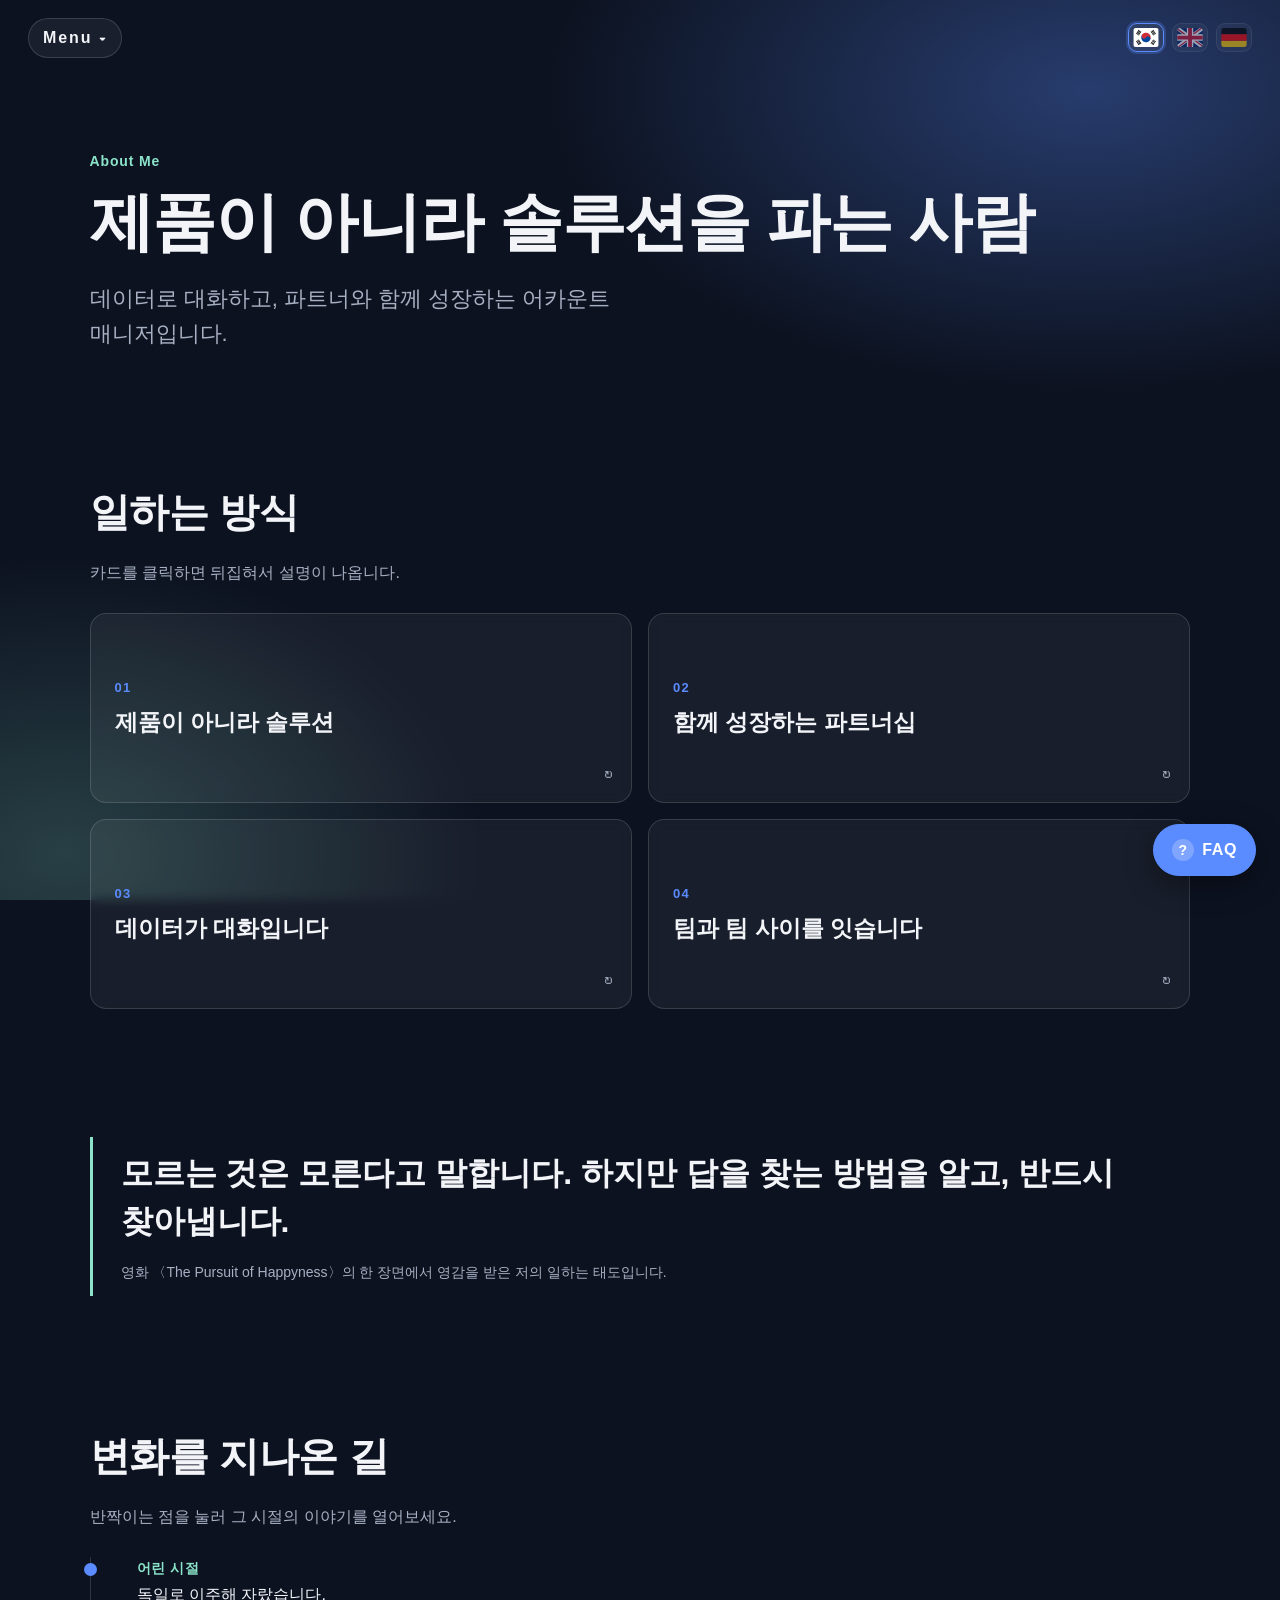
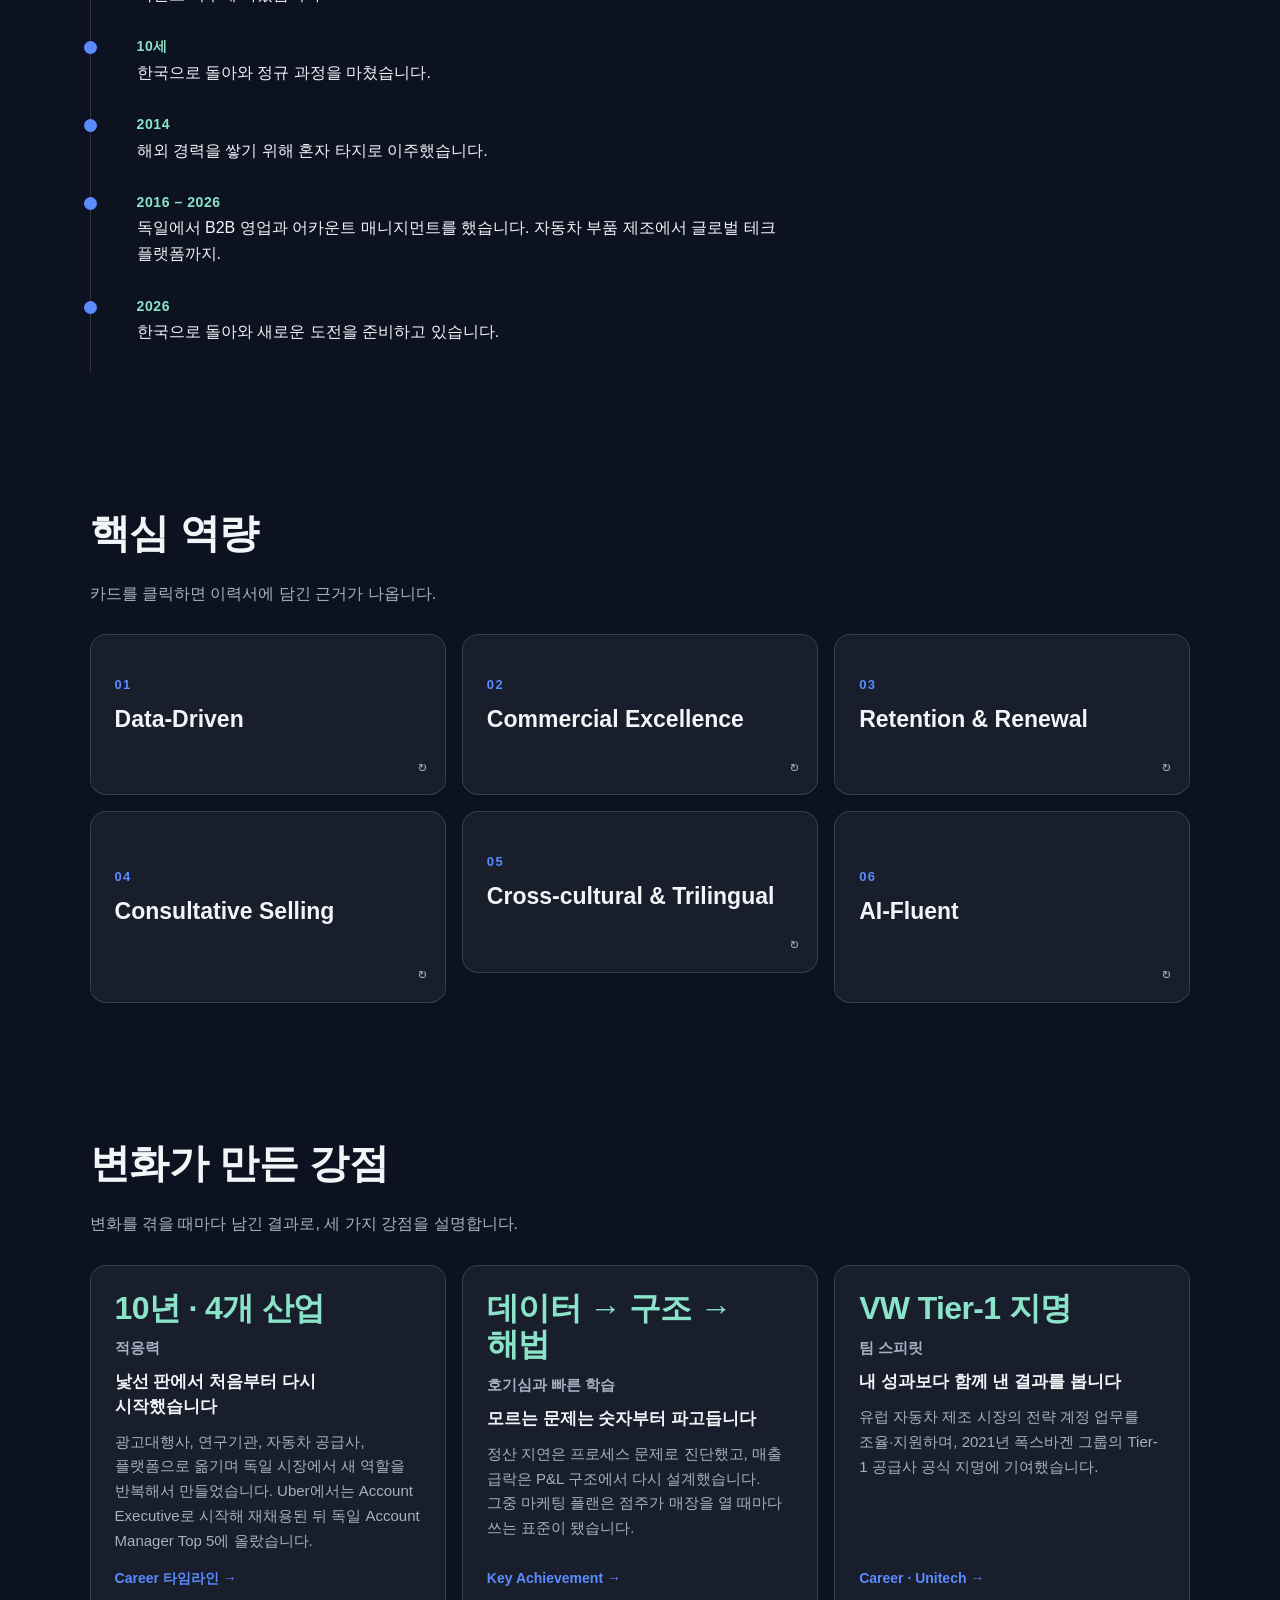
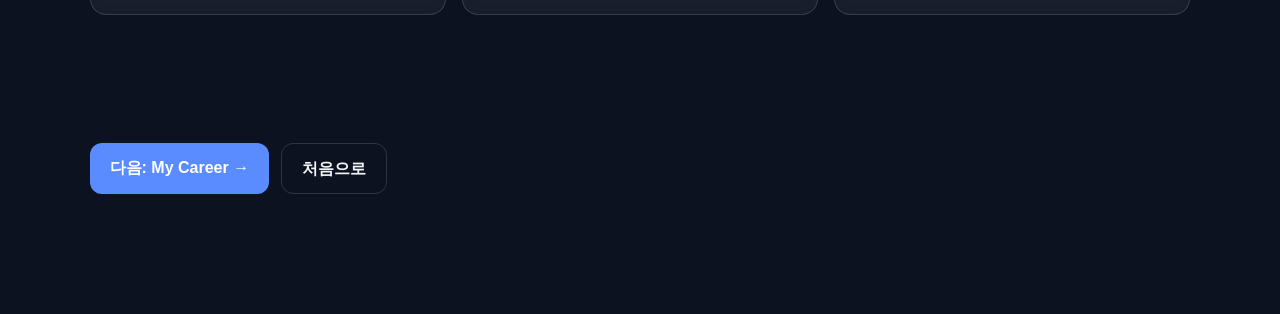
==== commit 9a3db6bb: "About: strengths cards with big numbers, evidence and links Co-Authored-By: Claude Sonnet 5.5 <norep" ====
--- a/about.html
+++ b/about.html
@@ -5,7 +5,7 @@
   <meta name="viewport" content="width=device-width, initial-scale=1">
   <title>About Me | Joon Gul Hong</title>
   <meta name="description" content="Joon Gul Hong - About Me">
-  <link rel="stylesheet" href="style.css?v=20">
+  <link rel="stylesheet" href="style.css?v=22">
 </head>
 <body class="page">
   <header class="top">
@@ -319,17 +319,29 @@
     <section class="sec" id="strengths">
       <h2 data-ko="변화가 만든 강점" data-en="Strengths shaped by change" data-de="Stärken, die der Wandel geformt hat">변화가 만든 강점</h2>
       <p class="lead2"
-         data-ko="여러 번의 환경 변화와 커리어 전환점을 겪으며 아래 세 가지가 가장 크게 자랐습니다."
-         data-en="Through many changes of environment and career turning points, these three strengths grew the most." data-de="Durch viele Wechsel der Umgebung und berufliche Wendepunkte sind diese drei Stärken am meisten gewachsen.">여러 번의 환경 변화와 커리어 전환점을 겪으며 아래 세 가지가 가장 크게 자랐습니다.</p>
+         data-ko="변화를 겪을 때마다 남긴 결과로, 세 가지 강점을 설명합니다."
+         data-en="Three strengths, each shown by the results I left behind at every change." data-de="Drei Stärken, belegt durch die Ergebnisse, die ich bei jedem Wechsel hinterlassen habe.">변화를 겪을 때마다 남긴 결과로, 세 가지 강점을 설명합니다.</p>
       <div class="cards3">
-        <article class="card">
+        <article class="card strn">
+          <span class="big" data-ko="10년 · 4개 산업" data-en="10 yrs · 4 industries" data-de="10 Jahre · 4 Branchen">10년 · 4개 산업</span>
           <h3 data-ko="적응력" data-en="Adaptability" data-de="Anpassungsfähigkeit">적응력</h3>
+          <p class="claim" data-ko="낯선 판에서 처음부터 다시 시작했습니다" data-en="I started over from scratch in unfamiliar territory" data-de="Ich habe in fremdem Terrain immer wieder neu angefangen">낯선 판에서 처음부터 다시 시작했습니다</p>
+          <p class="ev" data-ko="광고대행사, 연구기관, 자동차 공급사, 플랫폼으로 옮기며 독일 시장에서 새 역할을 반복해서 만들었습니다. Uber에서는 Account Executive로 시작해 재채용된 뒤 독일 Account Manager Top 5에 올랐습니다." data-en="Moving from agency to research institute, automotive supplier and platform, I kept building new roles in the German market. At Uber I started as Account Executive, was re-hired, and reached the German Account Manager Top 5." data-de="Von der Agentur über Forschungsinstitut und Automobilzulieferer bis zur Plattform habe ich im deutschen Markt immer wieder neue Rollen aufgebaut. Bei Uber begann ich als Account Executive, wurde erneut eingestellt und gehörte zu den Top 5 der Account Manager in Deutschland.">광고대행사, 연구기관, 자동차 공급사, 플랫폼으로 옮기며 독일 시장에서 새 역할을 반복해서 만들었습니다. Uber에서는 Account Executive로 시작해 재채용된 뒤 독일 Account Manager Top 5에 올랐습니다.</p>
+          <a class="more" href="career.html#career-path" data-ko="Career 타임라인 →" data-en="Career timeline →" data-de="Werdegang →">Career 타임라인 →</a>
         </article>
-        <article class="card">
-          <h3 data-ko="호기심과 빠른 학습" data-en="Curiosity &amp; fast learning" data-de="Neugier und schnelles Lernen">호기심과 빠른 학습</h3>
+        <article class="card strn">
+          <span class="big" data-ko="데이터 → 구조 → 해법" data-en="Data → Structure → Solution" data-de="Daten → Struktur → Lösung">데이터 → 구조 → 해법</span>
+          <h3 data-ko="호기심과 빠른 학습" data-en="Curiosity & fast learning" data-de="Neugier und schnelles Lernen">호기심과 빠른 학습</h3>
+          <p class="claim" data-ko="모르는 문제는 숫자부터 파고듭니다" data-en="I start every unknown problem with the numbers" data-de="Unbekannte Probleme gehe ich zuerst über die Zahlen an">모르는 문제는 숫자부터 파고듭니다</p>
+          <p class="ev" data-ko="정산 지연은 프로세스 문제로 진단했고, 매출 급락은 P&L 구조에서 다시 설계했습니다. 그중 마케팅 플랜은 점주가 매장을 열 때마다 쓰는 표준이 됐습니다." data-en="I diagnosed payout delays as a process problem and redesigned a revenue drop from the P&L structure. The marketing plan became the standard owners use every time they open a store." data-de="Zahlungsverzögerungen habe ich als Prozessproblem diagnostiziert und einen Umsatzeinbruch von der P&L-Struktur her neu aufgesetzt. Der Marketingplan wurde zum Standard, den Inhaber bei jeder Eröffnung nutzen.">정산 지연은 프로세스 문제로 진단했고, 매출 급락은 P&L 구조에서 다시 설계했습니다. 그중 마케팅 플랜은 점주가 매장을 열 때마다 쓰는 표준이 됐습니다.</p>
+          <a class="more" href="achievements.html#case-1" data-ko="Key Achievement →" data-en="Key Achievement →" data-de="Key Achievement →">Key Achievement →</a>
         </article>
-        <article class="card">
+        <article class="card strn">
+          <span class="big" data-ko="VW Tier-1 지명" data-en="VW Tier-1 nomination" data-de="VW-Tier-1-Nominierung">VW Tier-1 지명</span>
           <h3 data-ko="팀 스피릿" data-en="Team spirit" data-de="Teamgeist">팀 스피릿</h3>
+          <p class="claim" data-ko="내 성과보다 함께 낸 결과를 봅니다" data-en="I look at what we achieved together" data-de="Mir geht es um das gemeinsame Ergebnis">내 성과보다 함께 낸 결과를 봅니다</p>
+          <p class="ev" data-ko="유럽 자동차 제조 시장의 전략 계정 업무를 조율·지원하며, 2021년 폭스바겐 그룹의 Tier-1 공급사 공식 지명에 기여했습니다." data-en="Coordinated and supported strategic account work in the European automotive market, contributing to the official Tier-1 supplier nomination by the Volkswagen Group in 2021." data-de="Ich habe die Arbeit an strategischen Accounts im europäischen Automobilmarkt koordiniert und unterstützt und 2021 zur offiziellen Tier-1-Nominierung durch die Volkswagen Group beigetragen.">유럽 자동차 제조 시장의 전략 계정 업무를 조율·지원하며, 2021년 폭스바겐 그룹의 Tier-1 공급사 공식 지명에 기여했습니다.</p>
+          <a class="more" href="career.html#career-unitech" data-ko="Career · Unitech →" data-en="Career · Unitech →" data-de="Werdegang · Unitech →">Career · Unitech →</a>
         </article>
       </div>
     </section>
@@ -351,7 +363,7 @@
     </div>
   </dialog>
 
-  <script src="script.js?v=16"></script>
-  <script src="faq.js?v=3"></script>
+  <script src="script.js?v=17"></script>
+  <script src="faq.js?v=5"></script>
 </body>
 </html>
--- a/style.css
+++ b/style.css
@@ -461,3 +461,15 @@
 .faq-send:hover{filter:brightness(1.1)}
 .faq-note{margin:0;padding:0 16px 12px;color:var(--muted);font-size:12px}
 @media (max-width:520px){.faq-fab{right:16px;bottom:16px}.faq-panel{right:16px;bottom:72px}}
+
+.dl{display:inline-block;margin-top:4px;padding:10px 18px;border-radius:999px;border:1px solid var(--accent2);background:rgba(139,227,201,.1);color:var(--fg);font-weight:700}
+.dl:hover{background:rgba(139,227,201,.22)}
+
+/* ===== About: 강점 카드 (큰 숫자 + 증거) ===== */
+.strn{display:flex;flex-direction:column;gap:10px;padding:24px}
+.strn .big{display:block;font-size:clamp(24px,3vw,32px);font-weight:800;color:var(--accent2);letter-spacing:-.02em;line-height:1.15}
+.strn h3{margin:0;font-size:15px;color:var(--muted);font-weight:600}
+.strn .claim{color:var(--fg);font-size:17px;font-weight:600;line-height:1.45}
+.strn .ev{color:var(--muted);font-size:15px;line-height:1.65;flex:1}
+.strn .more{color:var(--accent);font-size:14px;font-weight:600;text-decoration:none;margin-top:4px}
+.strn .more:hover{text-decoration:underline}
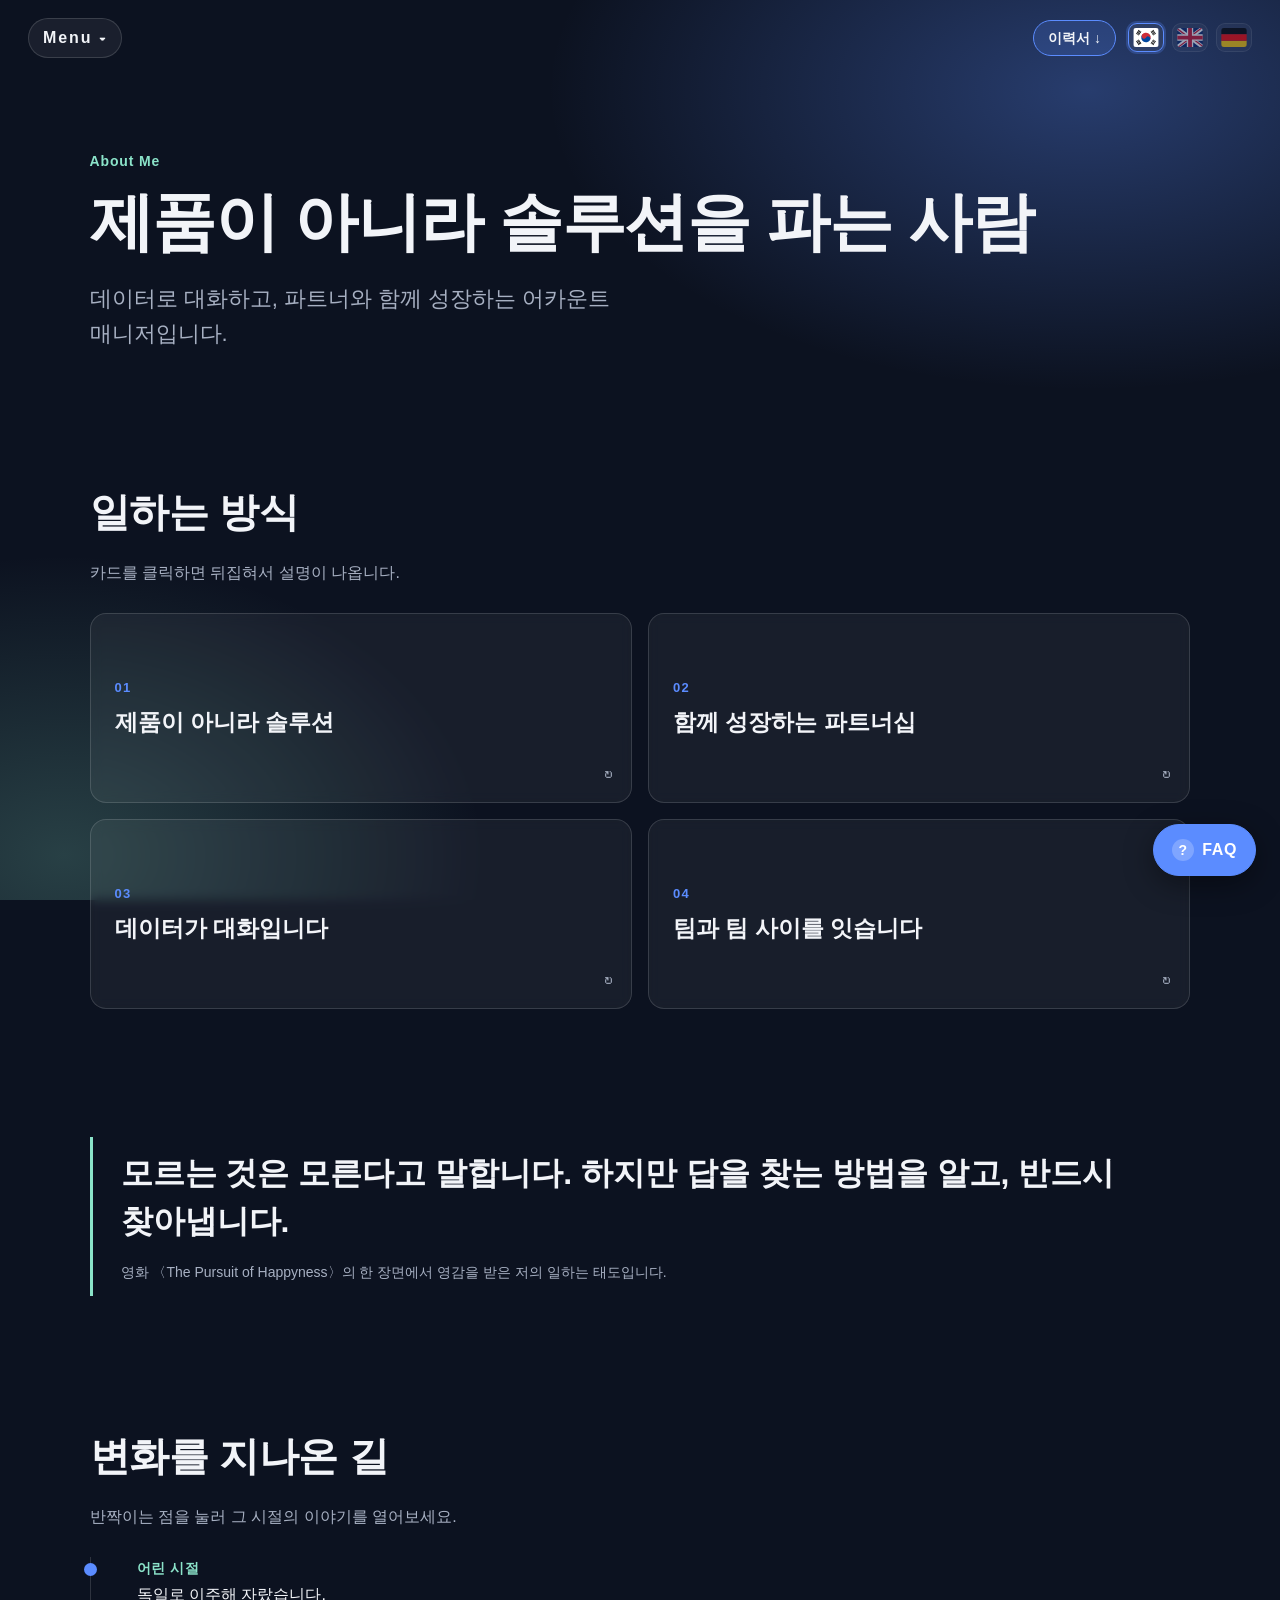
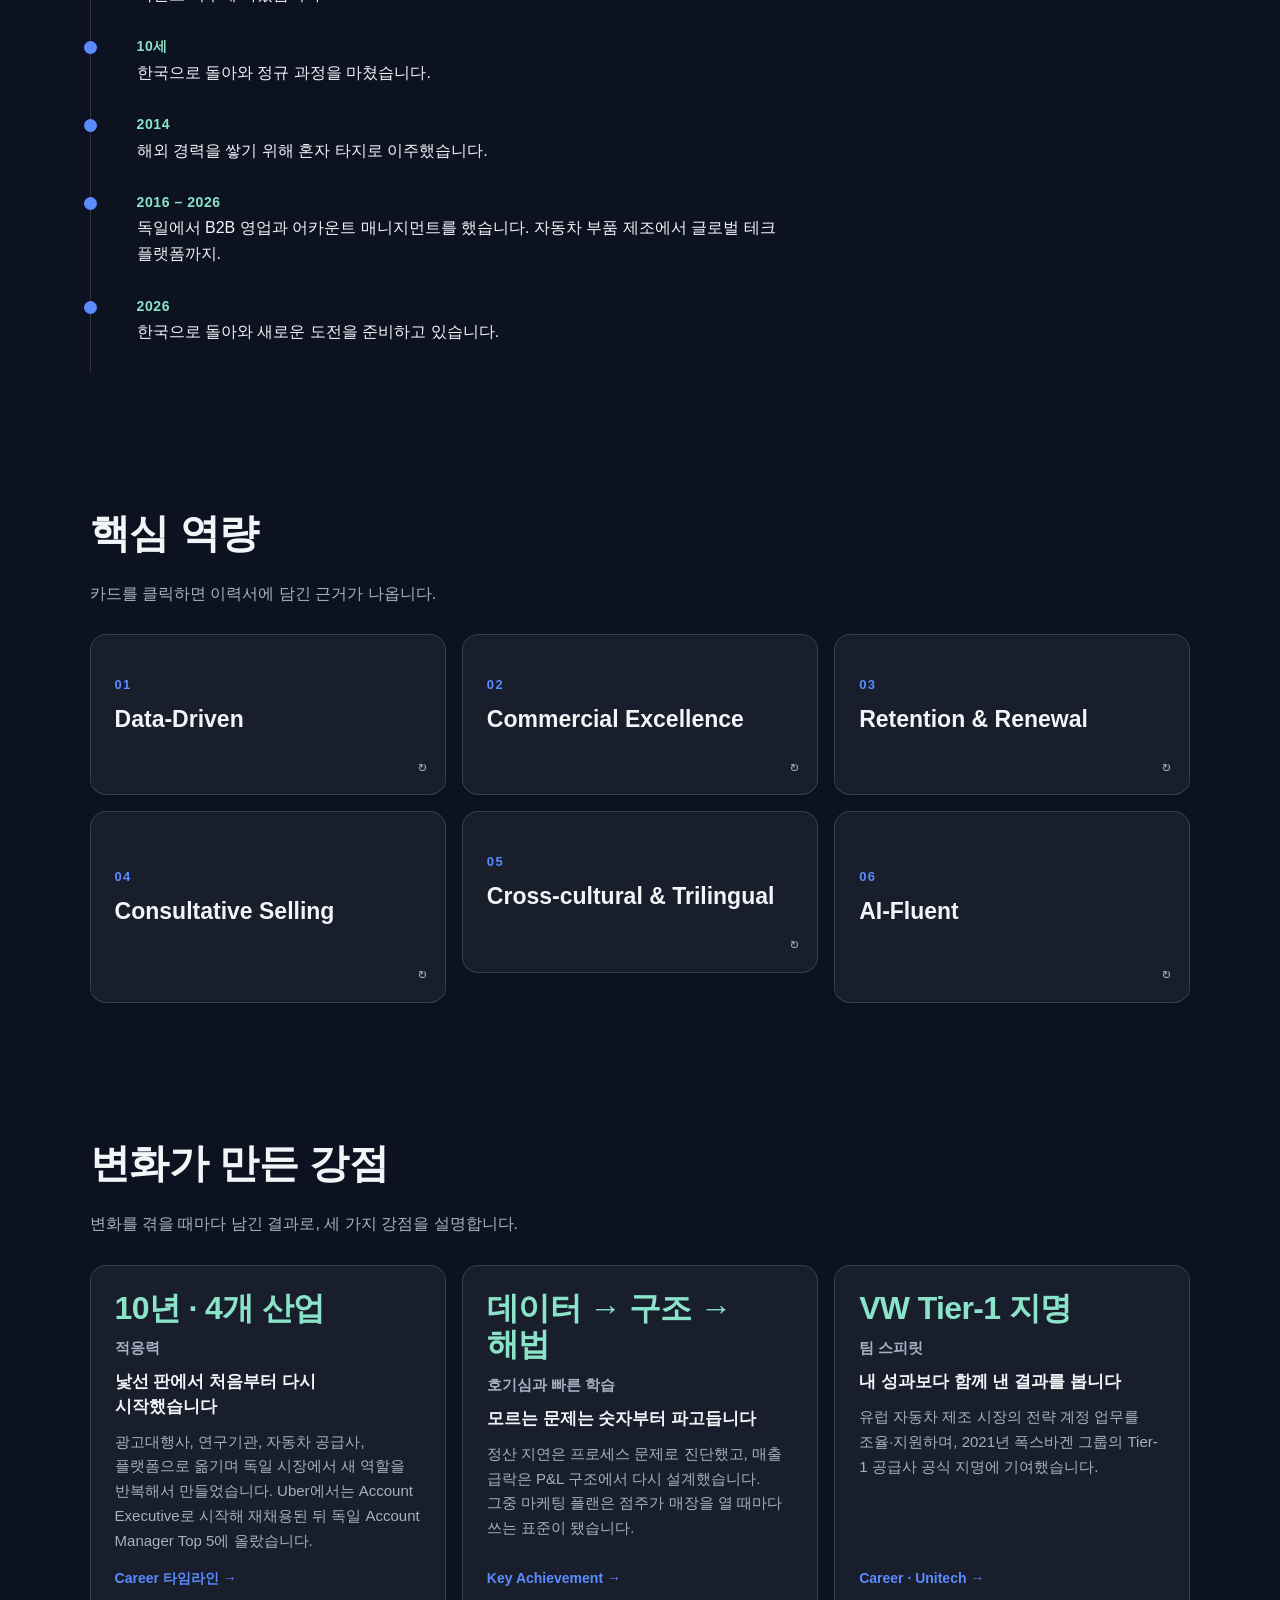
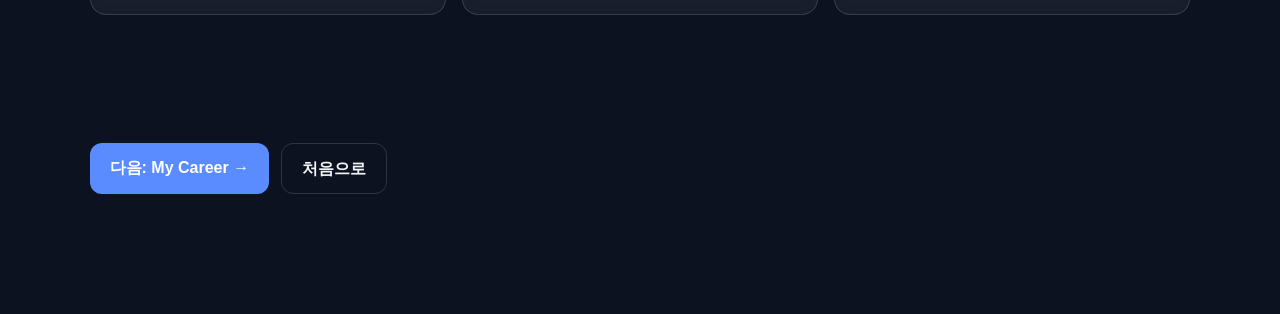
==== commit 2c4acbd3: "Add résumé download button to the header on all pages Co-Authored-By: Claude Sonnet 5.5 <noreply@ant" ====
--- a/about.html
+++ b/about.html
@@ -5,7 +5,7 @@
   <meta name="viewport" content="width=device-width, initial-scale=1">
   <title>About Me | Joon Gul Hong</title>
   <meta name="description" content="Joon Gul Hong - About Me">
-  <link rel="stylesheet" href="style.css?v=22">
+  <link rel="stylesheet" href="style.css?v=23">
 </head>
 <body class="page">
   <header class="top">
@@ -21,10 +21,13 @@
         <li><a href="contact.html" data-ko="Contact" data-en="Contact" data-de="Kontakt">Contact</a></li>
       </ul>
     </div>
-    <div class="langs" role="group" aria-label="Language">
+    <div class="top-r">
+      <a class="cv-btn" id="cv-btn" href="files/Joon-Gul-Hong_Resume_KO.pdf" download data-ko="이력서 ↓" data-en="Résumé ↓" data-de="Lebenslauf ↓">이력서 ↓</a>
+      <div class="langs" role="group" aria-label="Language">
       <button type="button" class="flag" data-lang="ko" aria-pressed="true" aria-label="한국어" title="한국어"><img src="images/flags/kr.svg" alt="" width="26" height="19"></button>
       <button type="button" class="flag" data-lang="en" aria-pressed="false" aria-label="English" title="English"><img src="images/flags/gb.svg" alt="" width="26" height="19"></button>
       <button type="button" class="flag" data-lang="de" aria-pressed="false" aria-label="Deutsch" title="Deutsch"><img src="images/flags/de.svg" alt="" width="26" height="19"></button>
+    </div>
     </div>
   </header>
 
@@ -363,7 +366,7 @@
     </div>
   </dialog>
 
-  <script src="script.js?v=17"></script>
+  <script src="script.js?v=18"></script>
   <script src="faq.js?v=5"></script>
 </body>
 </html>
--- a/style.css
+++ b/style.css
@@ -473,3 +473,9 @@
 .strn .ev{color:var(--muted);font-size:15px;line-height:1.65;flex:1}
 .strn .more{color:var(--accent);font-size:14px;font-weight:600;text-decoration:none;margin-top:4px}
 .strn .more:hover{text-decoration:underline}
+
+/* 상단 이력서 다운로드 버튼 */
+.top-r{display:flex;align-items:center;gap:12px}
+.cv-btn{font-size:14px;font-weight:700;color:var(--fg);background:rgba(91,140,255,.18);border:1px solid var(--accent);border-radius:999px;padding:6px 14px;white-space:nowrap}
+.cv-btn:hover{background:rgba(91,140,255,.32)}
+@media(max-width:600px){.top-r{gap:8px}.cv-btn{font-size:13px;padding:5px 11px}}
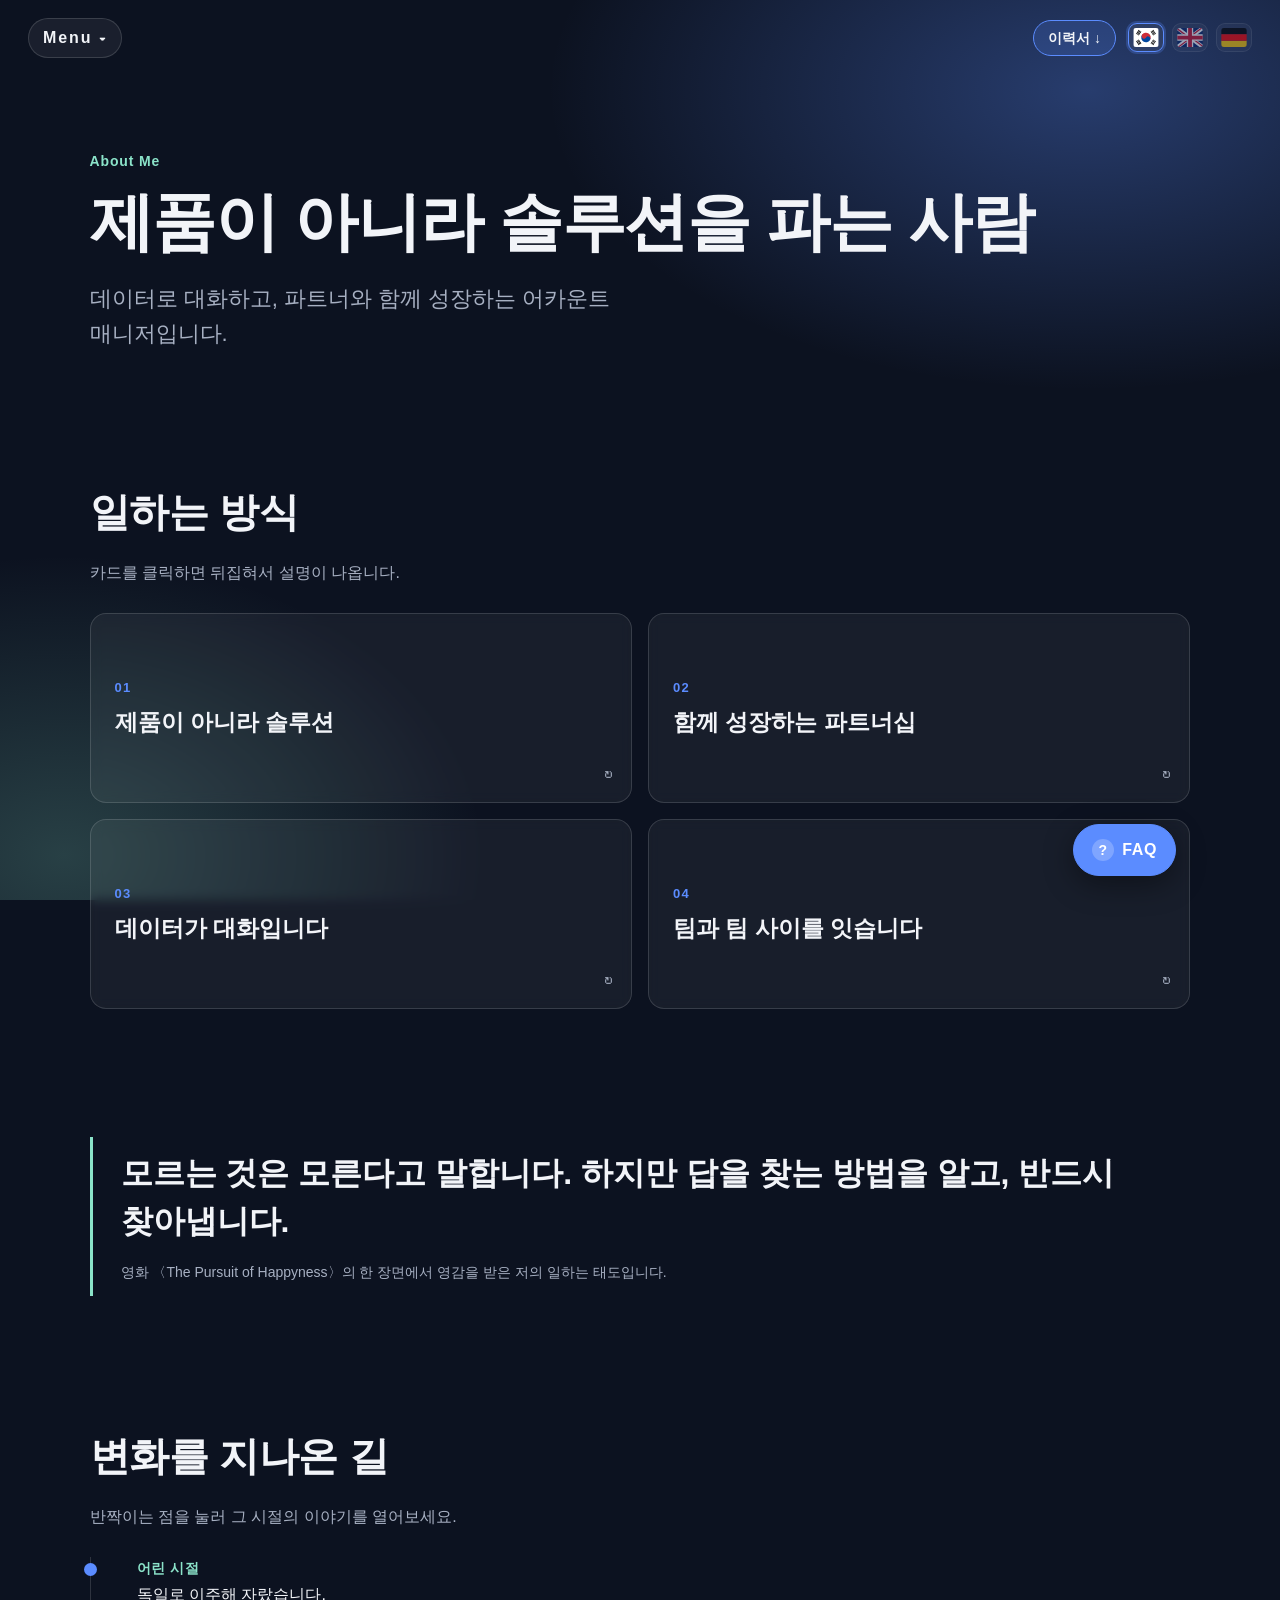
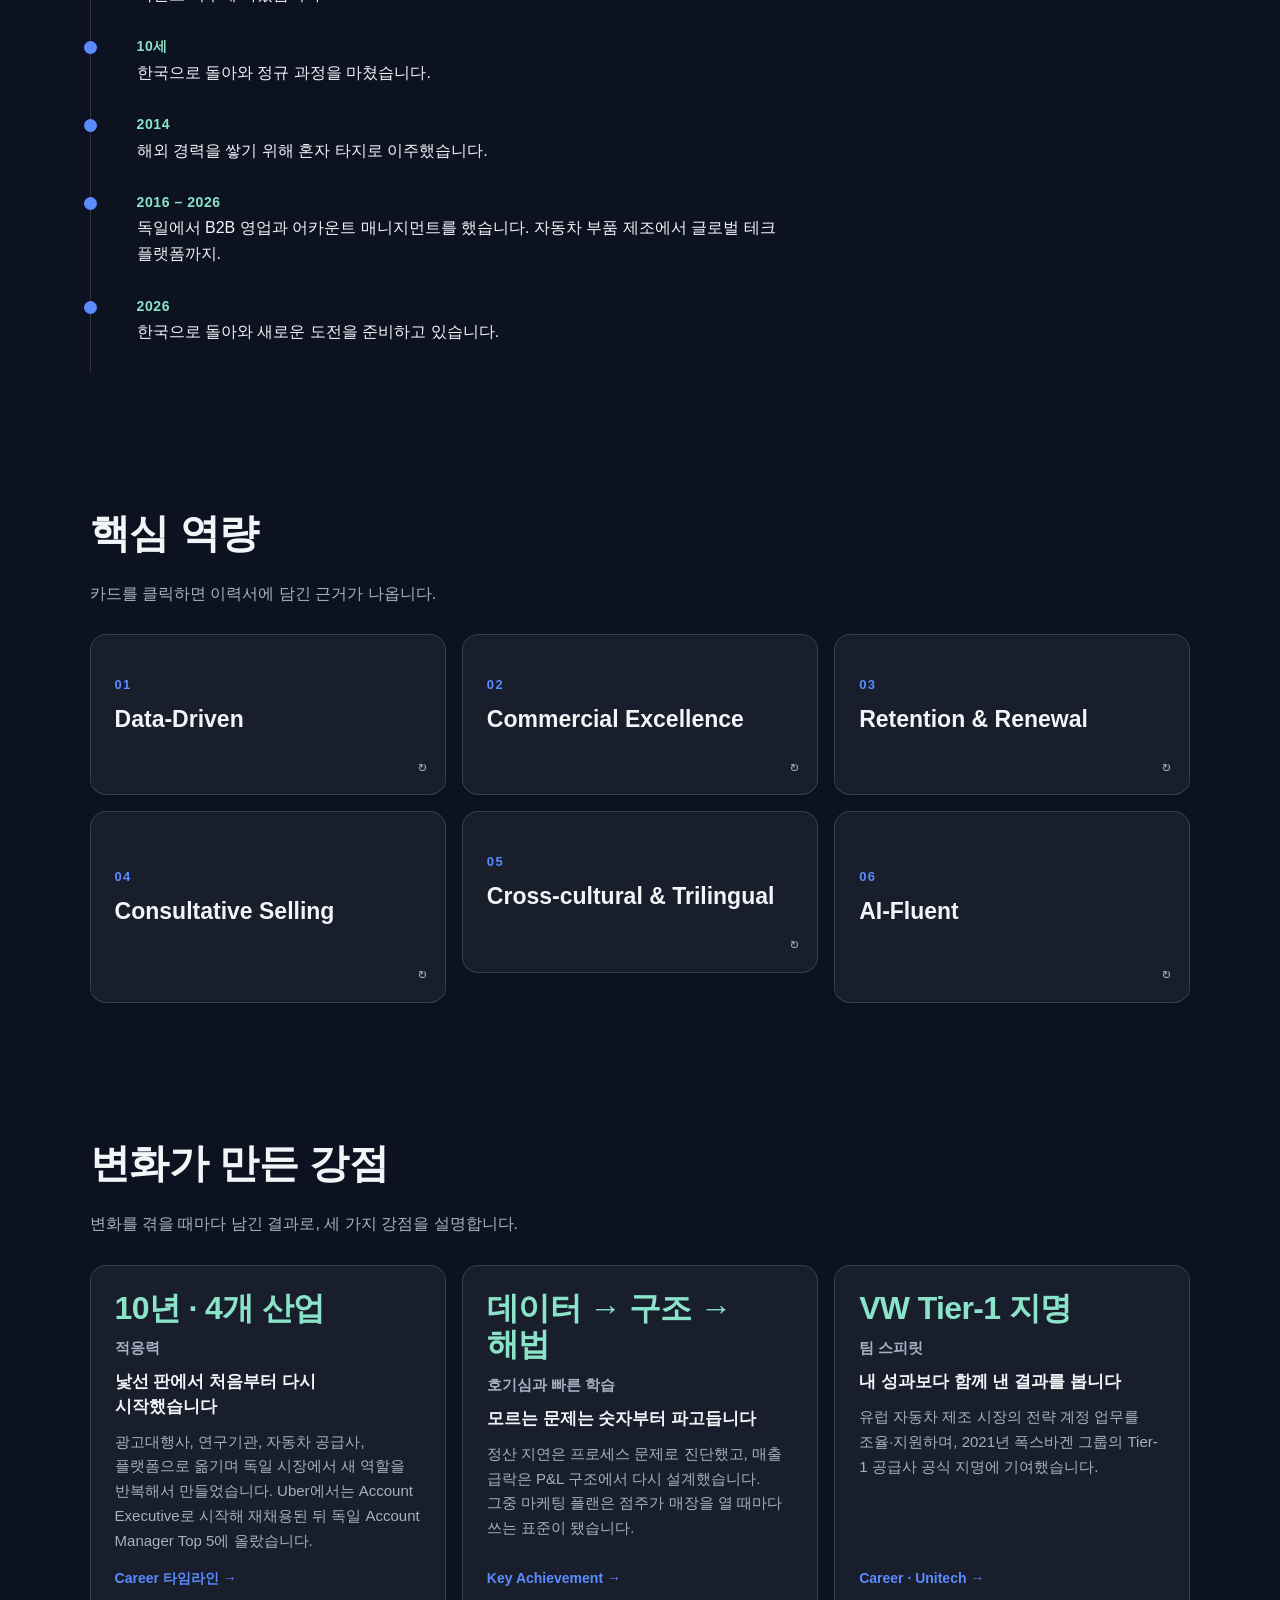
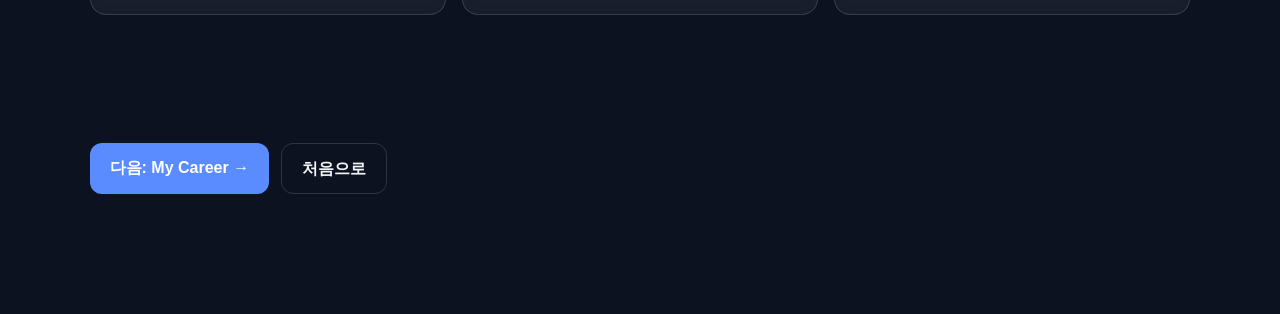
==== commit 1f2604f6: "Place FAQ button beside the Channel Talk button instead of under it Co-Authored-By: Claude Sonnet 5." ====
--- a/about.html
+++ b/about.html
@@ -5,7 +5,7 @@
   <meta name="viewport" content="width=device-width, initial-scale=1">
   <title>About Me | Joon Gul Hong</title>
   <meta name="description" content="Joon Gul Hong - About Me">
-  <link rel="stylesheet" href="style.css?v=23">
+  <link rel="stylesheet" href="style.css?v=25">
 </head>
 <body class="page">
   <header class="top">
@@ -368,5 +368,6 @@
 
   <script src="script.js?v=18"></script>
   <script src="faq.js?v=5"></script>
+  <script src="channeltalk.js?v=2"></script>
 </body>
 </html>
--- a/style.css
+++ b/style.css
@@ -435,11 +435,11 @@
 .cempty{color:var(--muted)}
 
 /* ===== FAQ 위젯 ===== */
-.faq-fab{position:fixed;right:24px;bottom:24px;z-index:30;display:flex;align-items:center;gap:8px;padding:12px 18px;border-radius:999px;border:1px solid var(--accent);background:var(--accent);color:#fff;font:inherit;font-weight:800;letter-spacing:.04em;cursor:pointer;box-shadow:0 8px 30px rgba(0,0,0,.4)}
+.faq-fab{position:fixed;right:104px;bottom:24px;z-index:30;display:flex;align-items:center;gap:8px;padding:12px 18px;border-radius:999px;border:1px solid var(--accent);background:var(--accent);color:#fff;font:inherit;font-weight:800;letter-spacing:.04em;cursor:pointer;box-shadow:0 8px 30px rgba(0,0,0,.4)}
 .faq-fab:hover{filter:brightness(1.1)}
 .faq-fab:focus-visible,.faq-chip:focus-visible,.faq-close:focus-visible,.faq-input:focus-visible,.faq-send:focus-visible{outline:2px solid var(--accent2);outline-offset:2px}
 .faq-fab-ico{display:inline-grid;place-items:center;width:22px;height:22px;border-radius:50%;background:rgba(255,255,255,.22);font-size:14px}
-.faq-panel{position:fixed;right:24px;bottom:84px;z-index:30;width:min(400px,calc(100vw - 32px));max-height:min(620px,calc(100vh - 120px));display:flex;flex-direction:column;border:1px solid var(--line);border-radius:18px;background:rgba(12,18,32,.97);backdrop-filter:blur(10px);box-shadow:0 18px 50px rgba(0,0,0,.55);overflow:hidden}
+.faq-panel{position:fixed;right:24px;bottom:104px;z-index:30;width:min(400px,calc(100vw - 32px));max-height:min(620px,calc(100vh - 140px));display:flex;flex-direction:column;border:1px solid var(--line);border-radius:18px;background:rgba(12,18,32,.97);backdrop-filter:blur(10px);box-shadow:0 18px 50px rgba(0,0,0,.55);overflow:hidden}
 .faq-panel[hidden]{display:none}
 .faq-head{display:flex;justify-content:space-between;align-items:center;padding:14px 16px;border-bottom:1px solid var(--line)}
 .faq-title{font-size:16px}
@@ -460,7 +460,7 @@
 .faq-send{font:inherit;font-weight:700;color:#fff;padding:10px 16px;border-radius:12px;border:0;background:var(--accent);cursor:pointer}
 .faq-send:hover{filter:brightness(1.1)}
 .faq-note{margin:0;padding:0 16px 12px;color:var(--muted);font-size:12px}
-@media (max-width:520px){.faq-fab{right:16px;bottom:16px}.faq-panel{right:16px;bottom:72px}}
+@media (max-width:520px){.faq-fab{right:84px;bottom:16px}.faq-panel{right:16px;bottom:84px}}
 
 .dl{display:inline-block;margin-top:4px;padding:10px 18px;border-radius:999px;border:1px solid var(--accent2);background:rgba(139,227,201,.1);color:var(--fg);font-weight:700}
 .dl:hover{background:rgba(139,227,201,.22)}
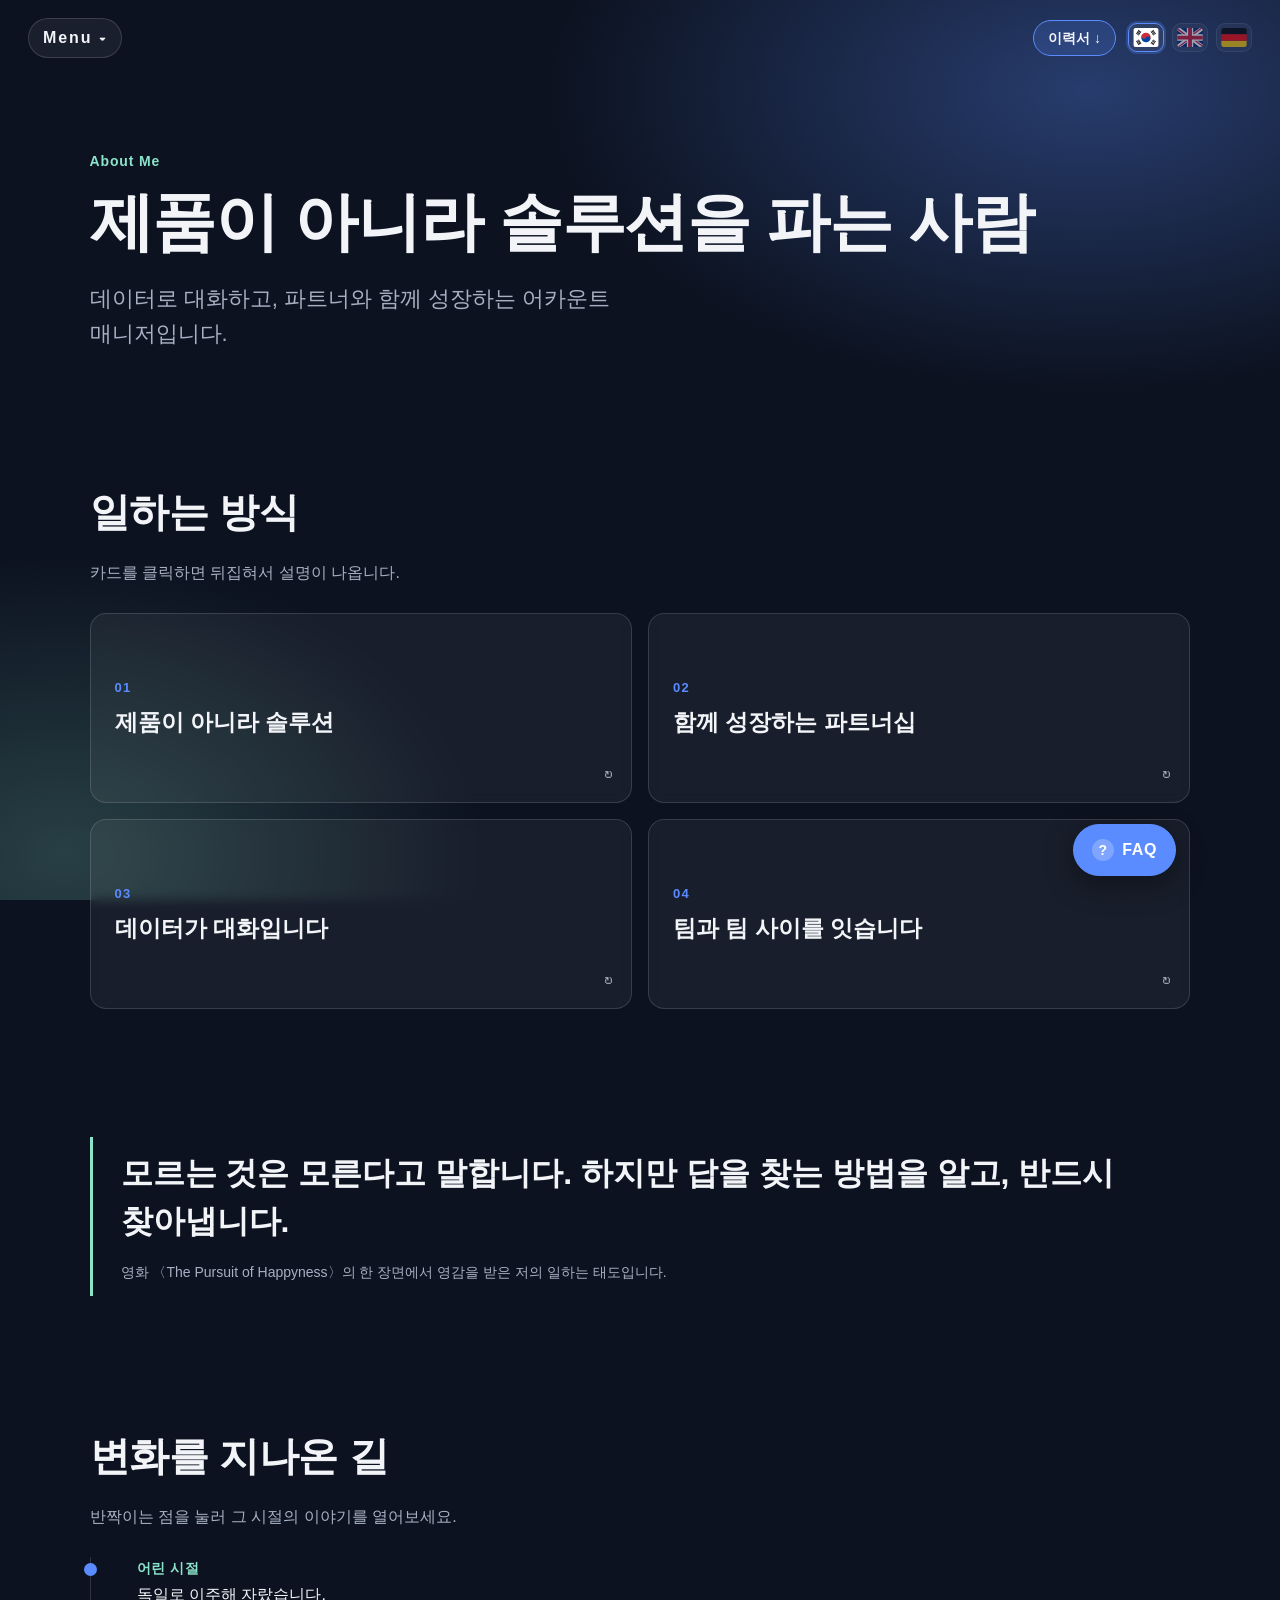
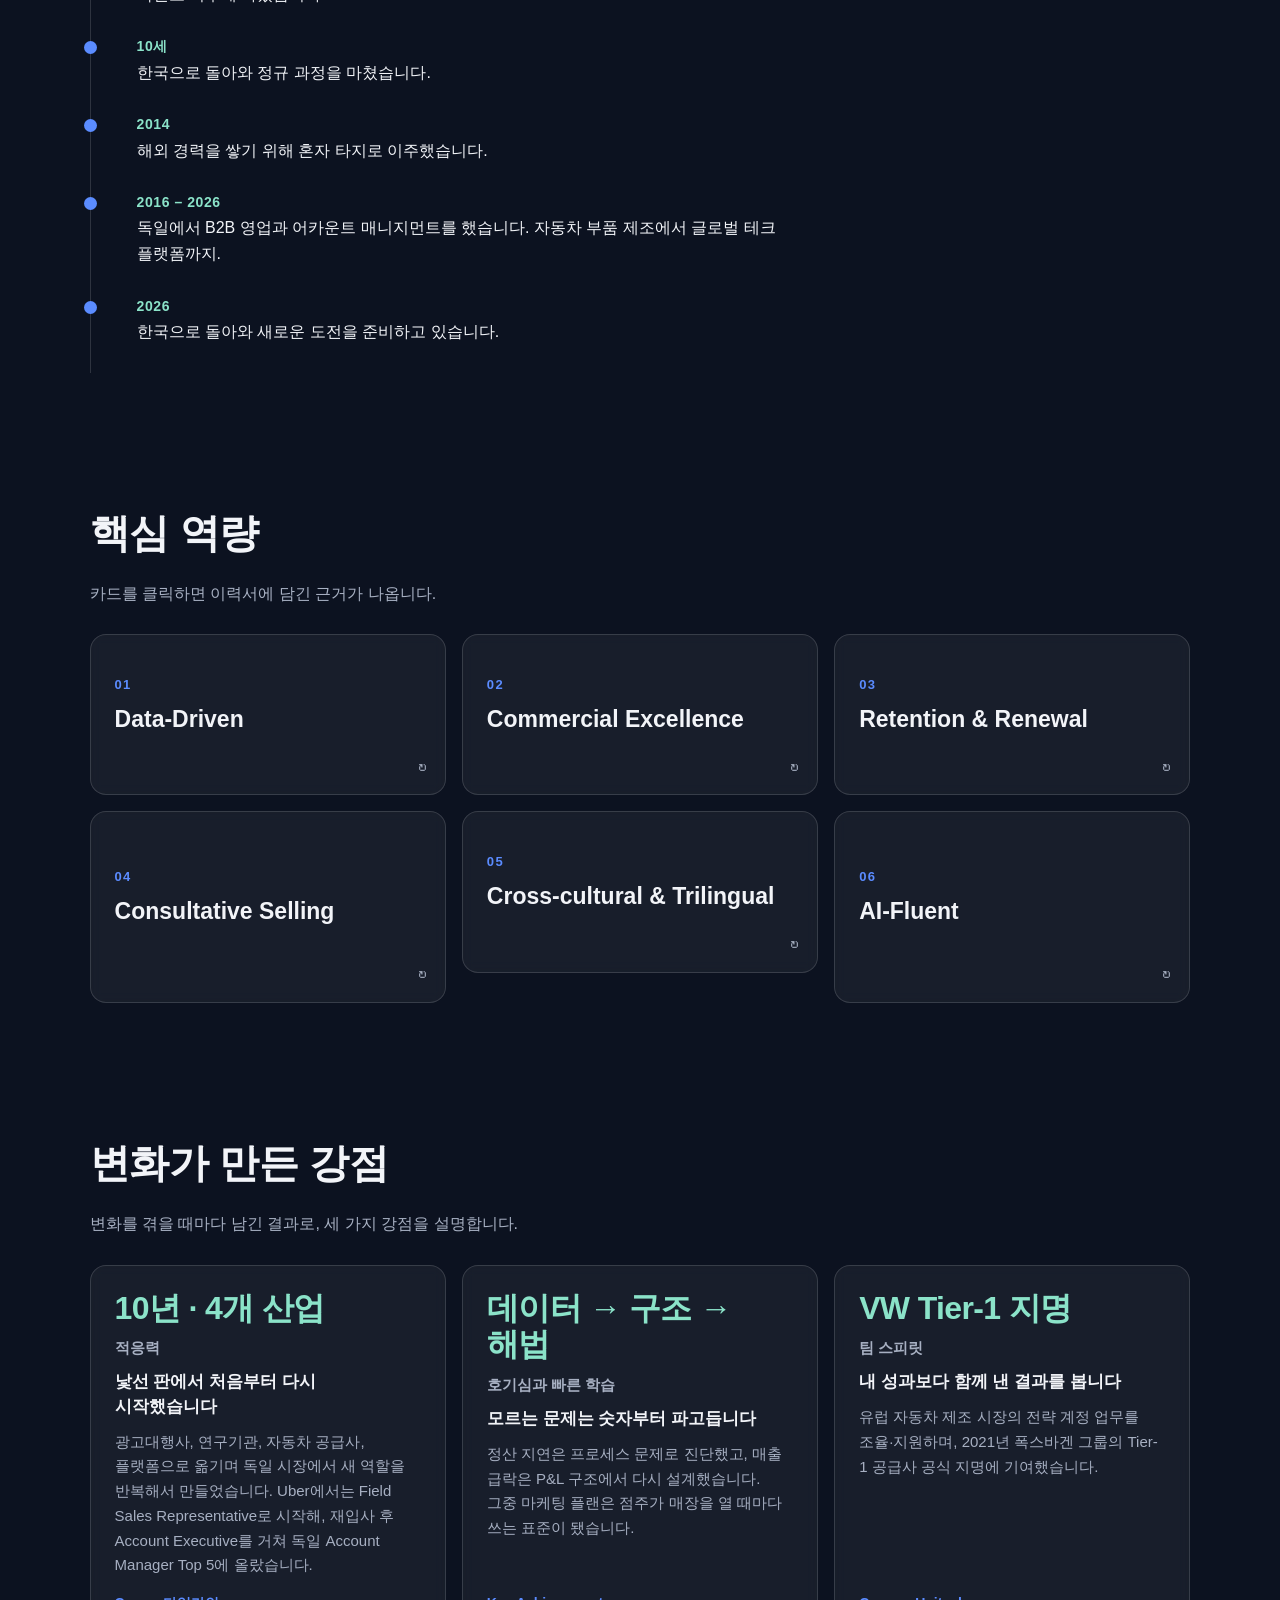
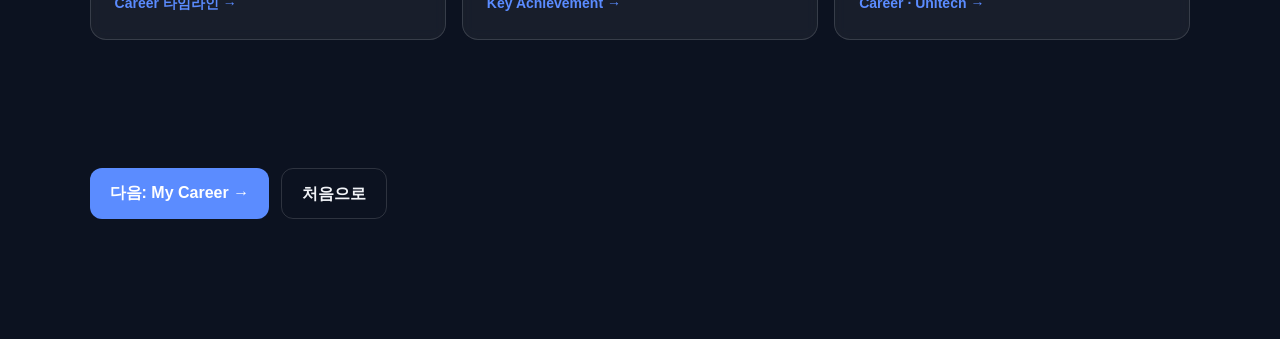
==== commit d09958a7: "Fix About Uber start role; add salary FAQ; clarify Case 02 marketing share (5% vs ~20%) and 0.04% ba" ====
--- a/about.html
+++ b/about.html
@@ -5,7 +5,7 @@
   <meta name="viewport" content="width=device-width, initial-scale=1">
   <title>About Me | Joon Gul Hong</title>
   <meta name="description" content="Joon Gul Hong - About Me">
-  <link rel="stylesheet" href="style.css?v=25">
+  <link rel="stylesheet" href="style.css?v=26">
 </head>
 <body class="page">
   <header class="top">
@@ -329,7 +329,7 @@
           <span class="big" data-ko="10년 · 4개 산업" data-en="10 yrs · 4 industries" data-de="10 Jahre · 4 Branchen">10년 · 4개 산업</span>
           <h3 data-ko="적응력" data-en="Adaptability" data-de="Anpassungsfähigkeit">적응력</h3>
           <p class="claim" data-ko="낯선 판에서 처음부터 다시 시작했습니다" data-en="I started over from scratch in unfamiliar territory" data-de="Ich habe in fremdem Terrain immer wieder neu angefangen">낯선 판에서 처음부터 다시 시작했습니다</p>
-          <p class="ev" data-ko="광고대행사, 연구기관, 자동차 공급사, 플랫폼으로 옮기며 독일 시장에서 새 역할을 반복해서 만들었습니다. Uber에서는 Account Executive로 시작해 재채용된 뒤 독일 Account Manager Top 5에 올랐습니다." data-en="Moving from agency to research institute, automotive supplier and platform, I kept building new roles in the German market. At Uber I started as Account Executive, was re-hired, and reached the German Account Manager Top 5." data-de="Von der Agentur über Forschungsinstitut und Automobilzulieferer bis zur Plattform habe ich im deutschen Markt immer wieder neue Rollen aufgebaut. Bei Uber begann ich als Account Executive, wurde erneut eingestellt und gehörte zu den Top 5 der Account Manager in Deutschland.">광고대행사, 연구기관, 자동차 공급사, 플랫폼으로 옮기며 독일 시장에서 새 역할을 반복해서 만들었습니다. Uber에서는 Account Executive로 시작해 재채용된 뒤 독일 Account Manager Top 5에 올랐습니다.</p>
+          <p class="ev" data-ko="광고대행사, 연구기관, 자동차 공급사, 플랫폼으로 옮기며 독일 시장에서 새 역할을 반복해서 만들었습니다. Uber에서는 Field Sales Representative로 시작해, 재입사 후 Account Executive를 거쳐 독일 Account Manager Top 5에 올랐습니다." data-en="Moving from agency to research institute, automotive supplier and platform, I kept building new roles in the German market. At Uber I started as a Field Sales Representative, was re-hired as an Account Executive, and reached the German Account Manager Top 5." data-de="Von der Agentur über Forschungsinstitut und Automobilzulieferer bis zur Plattform habe ich im deutschen Markt immer wieder neue Rollen aufgebaut. Bei Uber begann ich als Field Sales Representative, wurde als Account Executive erneut eingestellt und gehörte zu den Top 5 der Account Manager in Deutschland.">광고대행사, 연구기관, 자동차 공급사, 플랫폼으로 옮기며 독일 시장에서 새 역할을 반복해서 만들었습니다. Uber에서는 Field Sales Representative로 시작해, 재입사 후 Account Executive를 거쳐 독일 Account Manager Top 5에 올랐습니다.</p>
           <a class="more" href="career.html#career-path" data-ko="Career 타임라인 →" data-en="Career timeline →" data-de="Werdegang →">Career 타임라인 →</a>
         </article>
         <article class="card strn">
@@ -367,7 +367,7 @@
   </dialog>
 
   <script src="script.js?v=18"></script>
-  <script src="faq.js?v=5"></script>
+  <script src="faq.js?v=6"></script>
   <script src="channeltalk.js?v=2"></script>
 </body>
 </html>
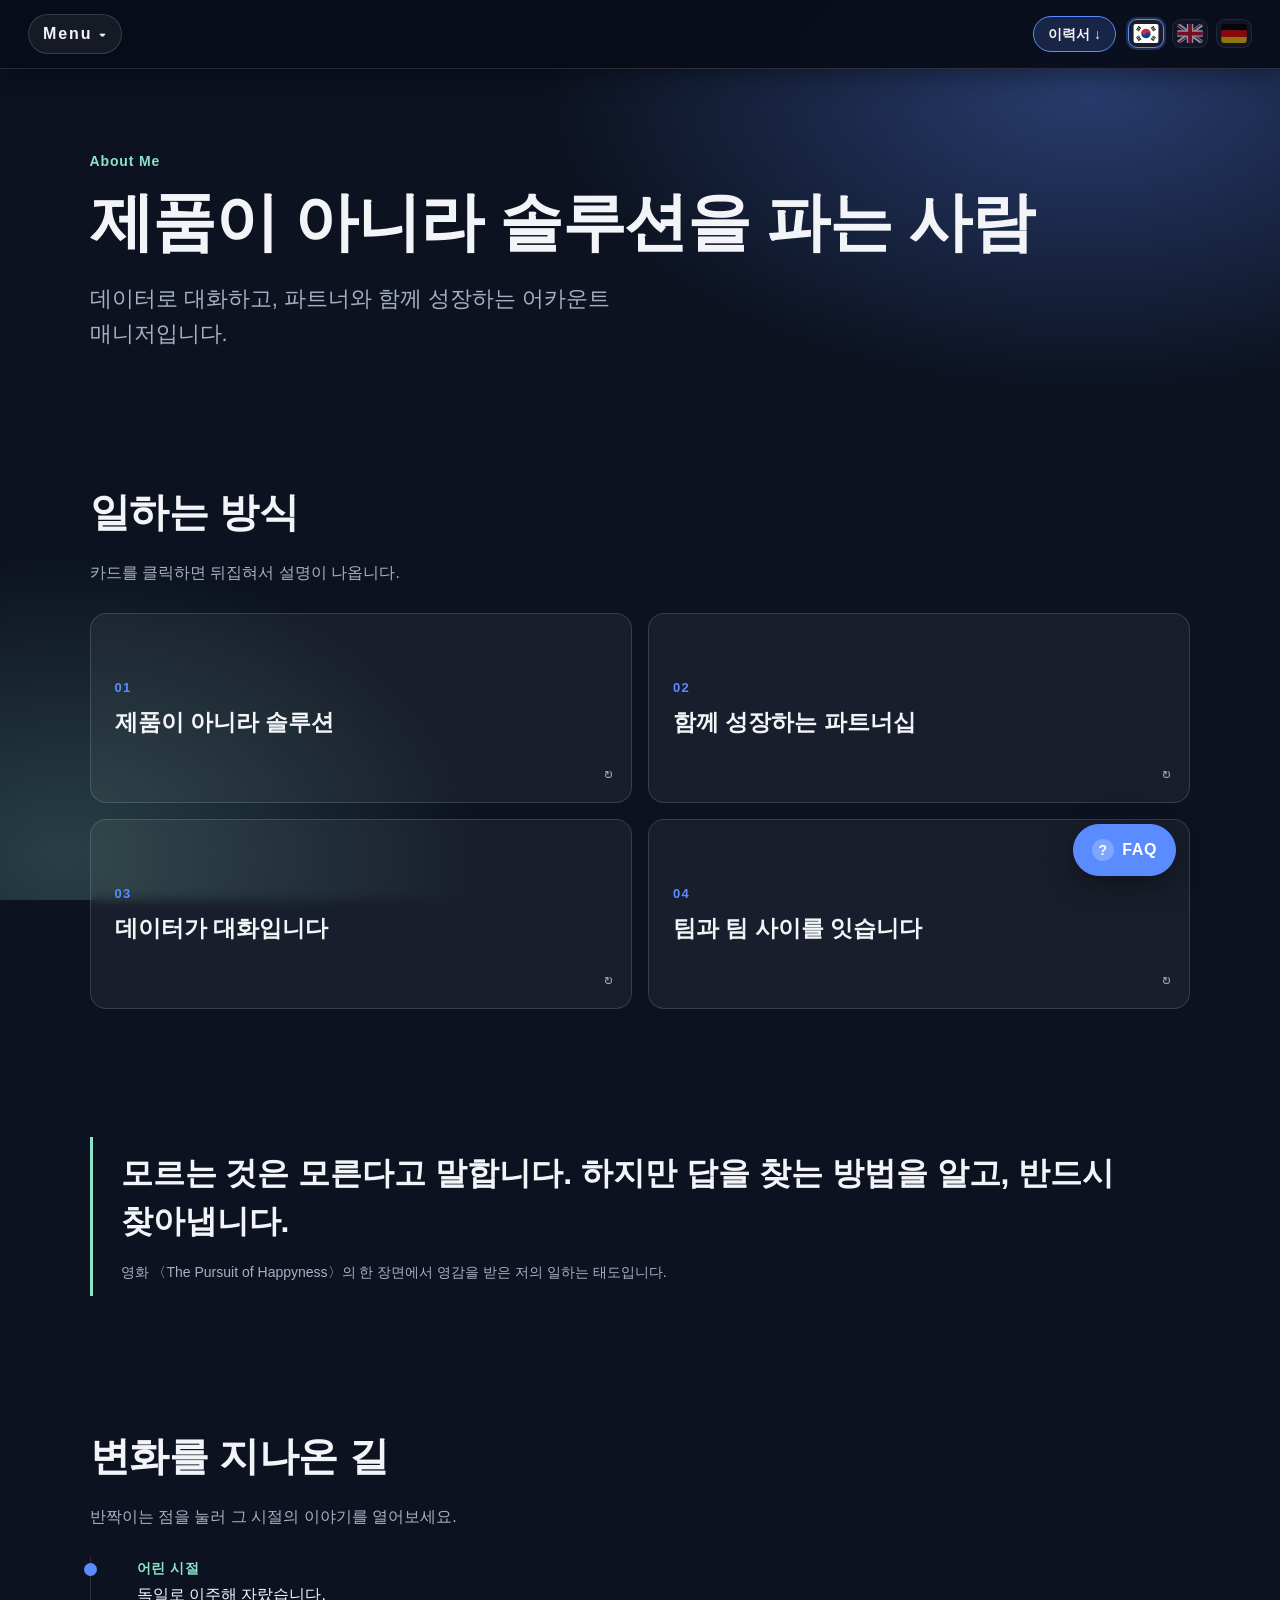
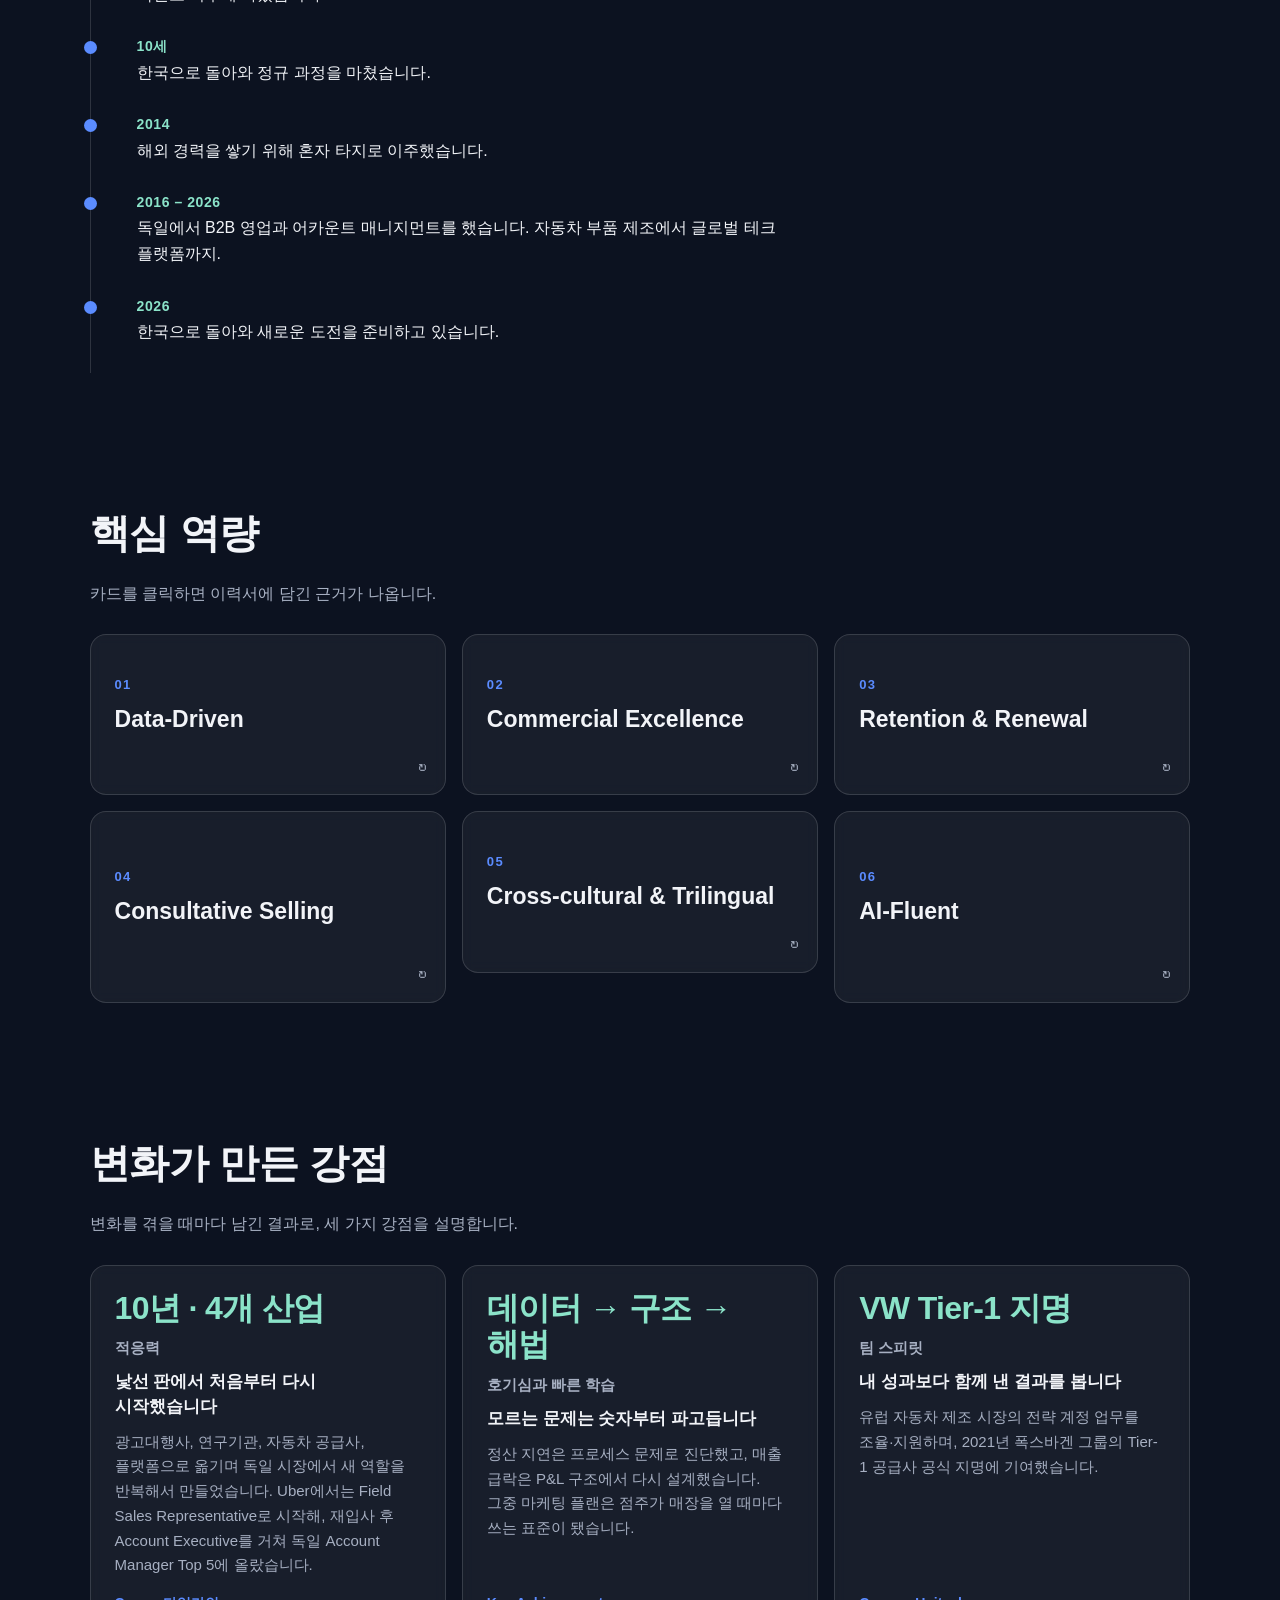
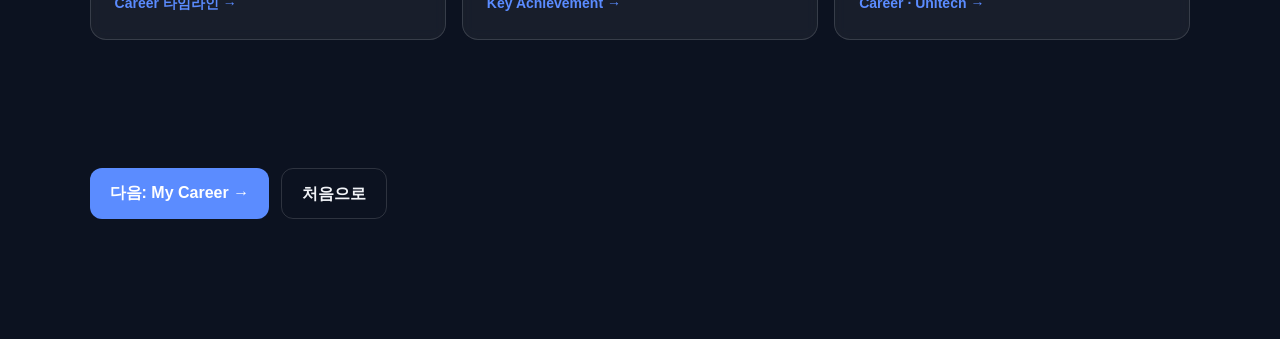
==== commit 8f1c31d4: "Fix top bar: dark translucent background, stays pinned on scroll Co-Authored-By: Claude Sonnet 5.5 <" ====
--- a/about.html
+++ b/about.html
@@ -5,7 +5,7 @@
   <meta name="viewport" content="width=device-width, initial-scale=1">
   <title>About Me | Joon Gul Hong</title>
   <meta name="description" content="Joon Gul Hong - About Me">
-  <link rel="stylesheet" href="style.css?v=26">
+  <link rel="stylesheet" href="style.css?v=27">
 </head>
 <body class="page">
   <header class="top">
--- a/style.css
+++ b/style.css
@@ -20,9 +20,13 @@
 
 /* 상단 바 */
 .top{
-  position:fixed;top:0;left:0;right:0;z-index:5;
+  position:fixed;top:0;left:0;right:0;z-index:20;
   display:flex;justify-content:space-between;align-items:center;
-  padding:18px 28px;
+  padding:14px 28px;
+  background:rgba(8,12,24,.92);
+  -webkit-backdrop-filter:blur(12px);backdrop-filter:blur(12px);
+  border-bottom:1px solid var(--line);
+  box-shadow:0 6px 24px rgba(0,0,0,.35);
 }
 /* JGH 드롭다운 메뉴 */
 .dropdown{position:relative}
@@ -392,7 +396,7 @@
   .sec{padding:56px 24px}
   .sec.first{padding-top:120px}
   .slide{padding:96px 24px 40px;gap:36px}
-  .top{padding:14px 18px}
+  .top{padding:10px 14px}
 }
 
 /* ===== My Career v2: 세로 타임라인 + Uber 상세 ===== */
